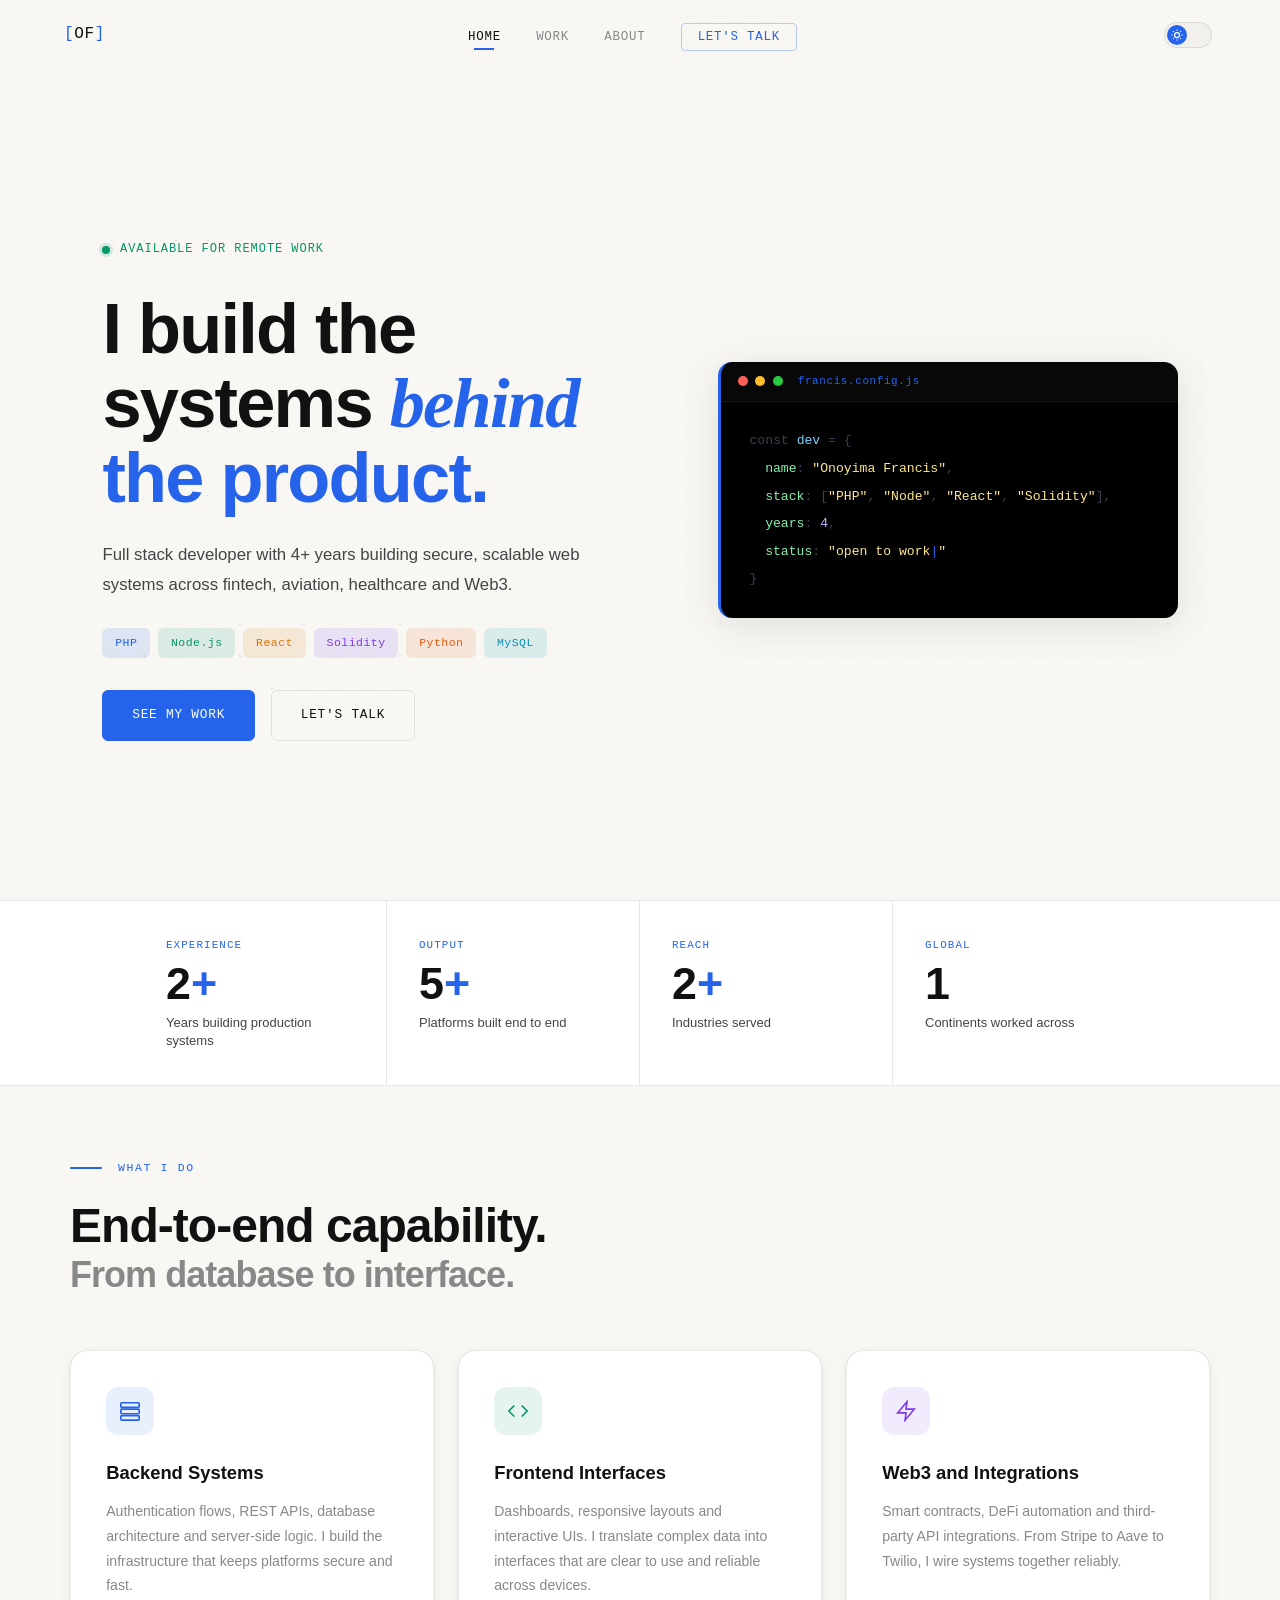
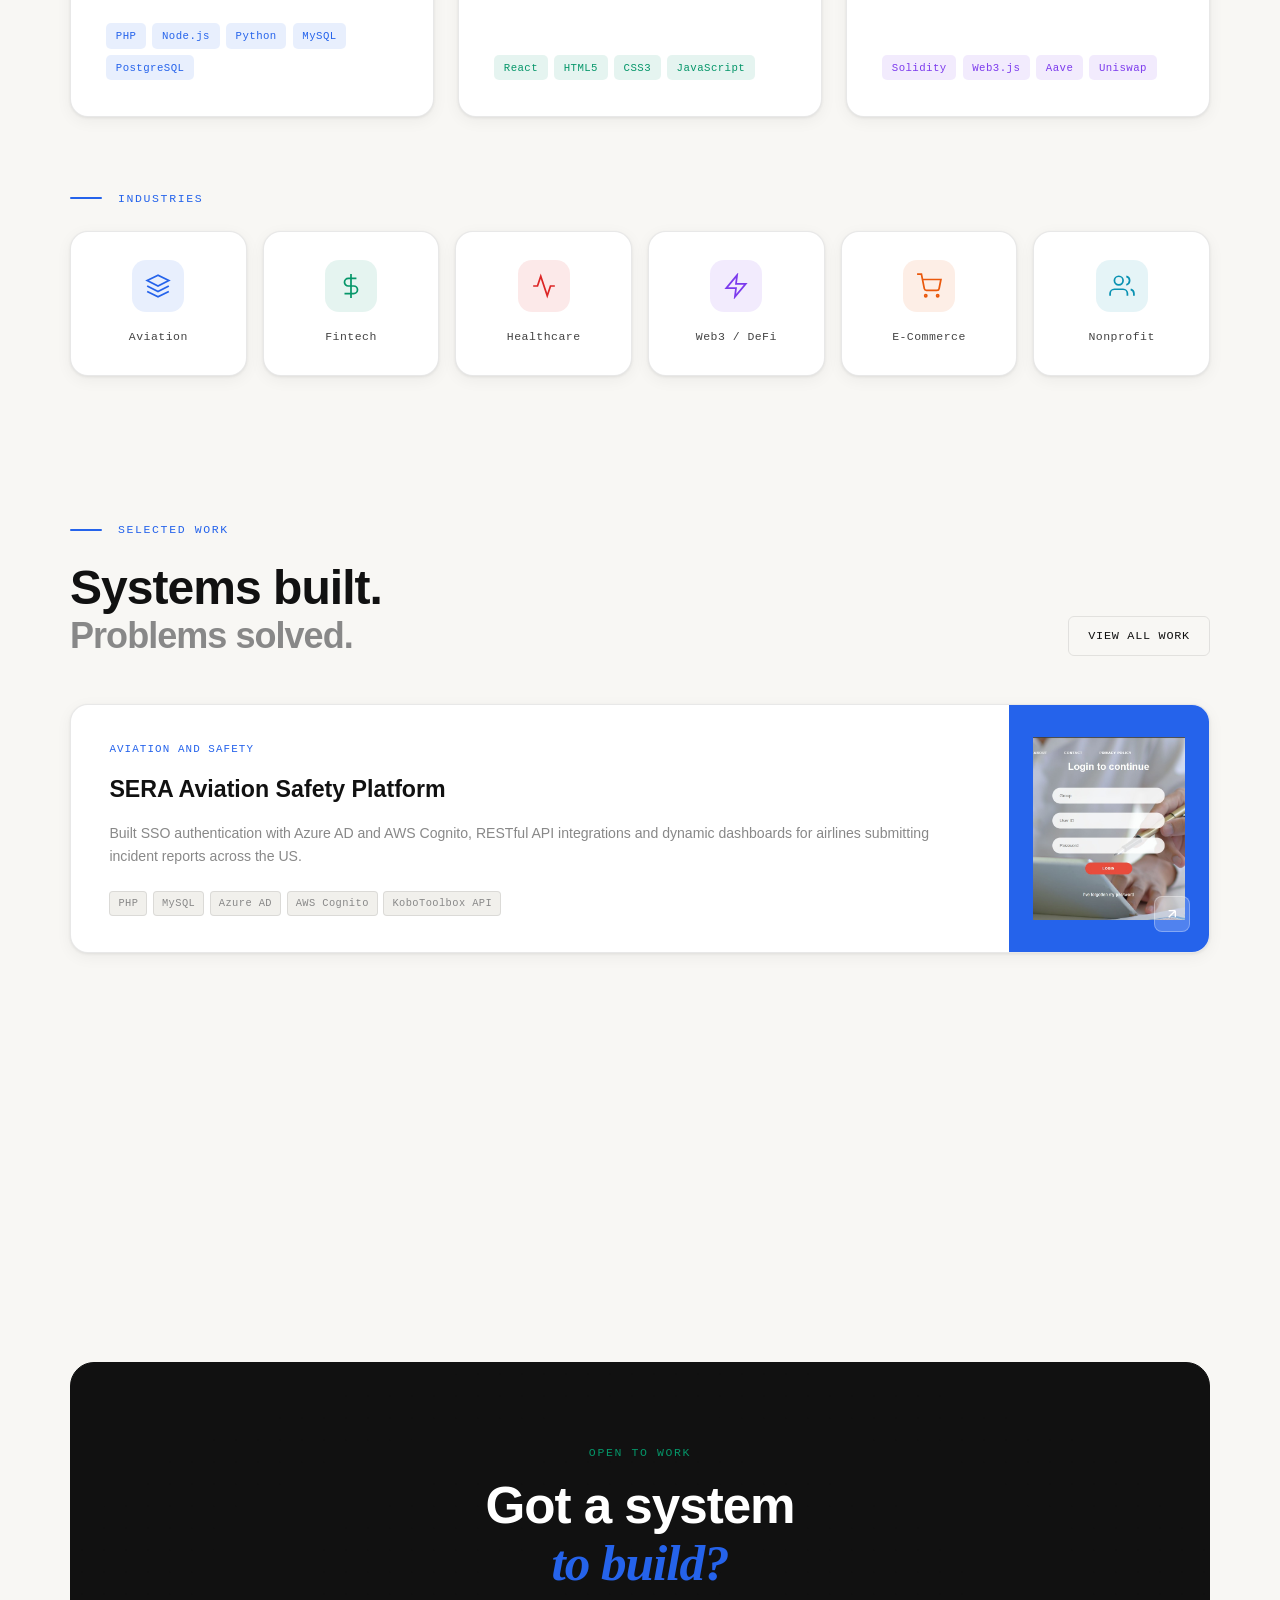
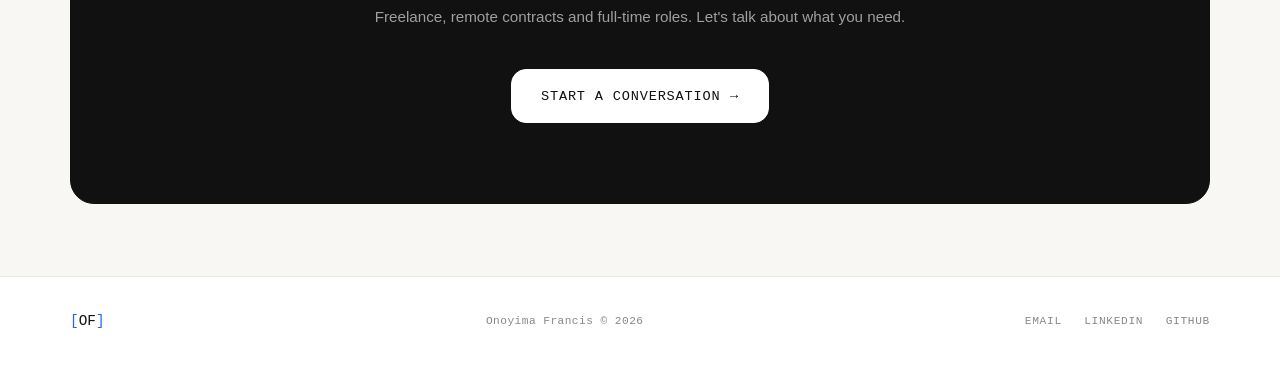
==== index.html @ 4bf71e0c "Initial portfolio commit" ====
<!DOCTYPE html>
<html lang="en" data-theme="light">
<head>
  <meta charset="UTF-8" />
  <meta name="viewport" content="width=device-width, initial-scale=1.0" />
  <title>Onoyima Francis | Full Stack Developer</title>
  <link rel="preconnect" href="https://fonts.googleapis.com" />
  <link rel="preconnect" href="https://fonts.gstatic.com" crossorigin />
  <link href="https://fonts.googleapis.com/css2?family=Instrument+Serif:ital@0;1&family=Syne:wght@400;600;700;800&family=DM+Mono:wght@300;400;500&family=Epilogue:wght@300;400;500;600&display=swap" rel="stylesheet" />
  <link rel="stylesheet" href="assets/css/style.css" /> 
</head>
<body>

  <!-- NAV -->
  <nav class="nav" id="nav">
    <a href="index.html" class="nav__logo">
      <span class="nav__logo-bracket">[</span>OF<span class="nav__logo-bracket">]</span>
    </a>
    <ul class="nav__links" id="navLinks">
      <li><a href="index.html" class="nav__link active">Home</a></li>
      <li><a href="work.html" class="nav__link">Work</a></li>
      <li><a href="about.html" class="nav__link">About</a></li>
      <li><a href="contact.html" class="nav__link nav__link--cta">Let's Talk</a></li>
    </ul>
    <div class="nav__right">
      <button class="theme-toggle" id="themeToggle" aria-label="Toggle light/dark mode">
        <span class="theme-toggle__track">
          <span class="theme-toggle__thumb">
            <svg class="icon-sun" width="12" height="12" viewBox="0 0 24 24" fill="none" stroke="currentColor" stroke-width="2.5"><circle cx="12" cy="12" r="5"/><path d="M12 1v2M12 21v2M4.22 4.22l1.42 1.42M18.36 18.36l1.42 1.42M1 12h2M21 12h2M4.22 19.78l1.42-1.42M18.36 5.64l1.42-1.42"/></svg>
            <svg class="icon-moon" width="12" height="12" viewBox="0 0 24 24" fill="none" stroke="currentColor" stroke-width="2.5"><path d="M21 12.79A9 9 0 1111.21 3 7 7 0 0021 12.79z"/></svg>
          </span>
        </span>
      </button>
      <button class="nav__hamburger" id="hamburger" aria-label="Toggle menu">
        <span></span><span></span><span></span>
      </button>
    </div>
  </nav>

  <!-- MOBILE MENU -->
  <div class="mobile-menu" id="mobileMenu">
  <ul>
    <li style="--i:0"><a href="index.html" onclick="closeMobileMenu()"><span class="mm-num">01</span>Home</a></li>
    <li style="--i:1"><a href="work.html" onclick="closeMobileMenu()"><span class="mm-num">02</span>Work</a></li>
    <li style="--i:2"><a href="about.html" onclick="closeMobileMenu()"><span class="mm-num">03</span>About</a></li>
    <li style="--i:3"><a href="contact.html" onclick="closeMobileMenu()"><span class="mm-num">04</span>Let's Talk</a></li>
  </ul>
</div>

  <main>

    <!-- HERO -->
    <section class="hero">
      <div class="hero__bg-dots"></div>

      <div class="hero__content">
        <div class="hero__eyebrow">
          <span class="hero__dot"></span>
          <span class="hero__status">Available for remote work</span>
        </div>

        <h1 class="hero__heading">
          I build the<br />
          systems <em class="hero__serif">behind</em><br />
          <span class="hero__heading-accent">the product.</span>
        </h1>

        <p class="hero__sub">
          Full stack developer with 4+ years building secure, scalable web systems
          across fintech, aviation, healthcare and Web3.
        </p>

        <div class="hero__chips">
          <span class="chip chip--blue">PHP</span>
          <span class="chip chip--green">Node.js</span>
          <span class="chip chip--yellow">React</span>
          <span class="chip chip--purple">Solidity</span>
          <span class="chip chip--orange">Python</span>
          <span class="chip chip--teal">MySQL</span>
        </div>

        <div class="hero__ctas">
          <a href="work.html" class="btn btn--primary">See My Work</a>
          <a href="contact.html" class="btn btn--ghost">Let's Talk</a>
        </div>
      </div>

      <!-- TERMINAL CARD -->
      <div class="hero__terminal-wrap">
        <div class="hero__terminal">
          <div class="hero__terminal-bar">
            <span class="hero__terminal-dot red"></span>
            <span class="hero__terminal-dot yellow"></span>
            <span class="hero__terminal-dot green"></span>
            <span class="hero__terminal-filename">francis.config.js</span>
          </div>
          <div class="hero__terminal-body">
            <p><span class="t-muted">const</span> <span class="t-blue">dev</span> <span class="t-muted">= {</span></p>
            <p>&nbsp;&nbsp;<span class="t-green">name</span><span class="t-muted">:</span> <span class="t-yellow">"Onoyima Francis"</span><span class="t-muted">,</span></p>
            <p>&nbsp;&nbsp;<span class="t-green">stack</span><span class="t-muted">: [</span><span class="t-yellow">"PHP"</span><span class="t-muted">,</span> <span class="t-yellow">"Node"</span><span class="t-muted">,</span> <span class="t-yellow">"React"</span><span class="t-muted">,</span> <span class="t-yellow">"Solidity"</span><span class="t-muted">],</span></p>
            <p>&nbsp;&nbsp;<span class="t-green">years</span><span class="t-muted">:</span> <span class="t-purple">4</span><span class="t-muted">,</span></p>
            <p>&nbsp;&nbsp;<span class="t-green">status</span><span class="t-muted">:</span> <span class="t-yellow">"<span class="cursor-blink">open to work</span>"</span></p>
            <p><span class="t-muted">}</span></p>
          </div>
        </div>


      </div>

    </section>

    <!-- STATS STRIP -->
    <section class="stats">
      <div class="stats__inner">
        <div class="stats__item">
          <span class="stats__sub">Experience</span>
          <span class="stats__number">5<span class="stats__plus">+</span></span>
          <span class="stats__label">Years building production systems</span>
        </div>
        <div class="stats__item">
          <span class="stats__sub">Output</span>
          <span class="stats__number">11<span class="stats__plus">+</span></span>
          <span class="stats__label">Platforms built end to end</span>
        </div>
        <div class="stats__item">
          <span class="stats__sub">Reach</span>
          <span class="stats__number">5<span class="stats__plus">+</span></span>
          <span class="stats__label">Industries served</span>
        </div>
        <div class="stats__item">
          <span class="stats__sub">Global</span>
          <span class="stats__number">3</span>
          <span class="stats__label">Continents worked across</span>
        </div>
      </div>
    </section>

    <!-- WHAT I DO -->
    <section class="pillars section">
      <div class="container">
        <div class="section-label">
          <span class="section-label__line"></span>
          <span class="section-label__text">What I Do</span>
        </div>
        <h2 class="section-heading">
          End-to-end capability.
          <span class="section-heading__muted">From database to interface.</span>
        </h2>

        <div class="pillars__grid">
          <div class="pillar-card reveal" data-index="01">
            <div class="pillar-card__icon pillar-card__icon--blue">
              <svg viewBox="0 0 24 24" fill="none" stroke="currentColor" stroke-width="1.8" width="22" height="22"><rect x="2" y="3" width="20" height="5" rx="1"/><rect x="2" y="10" width="20" height="5" rx="1"/><rect x="2" y="17" width="20" height="5" rx="1"/></svg>
            </div>
            <h3 class="pillar-card__title">Backend Systems</h3>
            <p class="pillar-card__desc">Authentication flows, REST APIs, database architecture and server-side logic. I build the infrastructure that keeps platforms secure and fast.</p>
            <ul class="pillar-card__tags">
              <li>PHP</li><li>Node.js</li><li>Python</li><li>MySQL</li><li>PostgreSQL</li>
            </ul>
          </div>

          <div class="pillar-card reveal" data-index="02">
            <div class="pillar-card__icon pillar-card__icon--green">
              <svg viewBox="0 0 24 24" fill="none" stroke="currentColor" stroke-width="1.8" width="22" height="22"><polyline points="16 18 22 12 16 6"/><polyline points="8 6 2 12 8 18"/></svg>
            </div>
            <h3 class="pillar-card__title">Frontend Interfaces</h3>
            <p class="pillar-card__desc">Dashboards, responsive layouts and interactive UIs. I translate complex data into interfaces that are clear to use and reliable across devices.</p>
            <ul class="pillar-card__tags">
              <li>React</li><li>HTML5</li><li>CSS3</li><li>JavaScript</li>
            </ul>
          </div>

          <div class="pillar-card reveal" data-index="03">
            <div class="pillar-card__icon pillar-card__icon--purple">
              <svg viewBox="0 0 24 24" fill="none" stroke="currentColor" stroke-width="1.8" width="22" height="22"><path d="M13 2L3 14h9l-1 8 10-12h-9l1-8z"/></svg>
            </div>
            <h3 class="pillar-card__title">Web3 and Integrations</h3>
            <p class="pillar-card__desc">Smart contracts, DeFi automation and third-party API integrations. From Stripe to Aave to Twilio, I wire systems together reliably.</p>
            <ul class="pillar-card__tags">
              <li>Solidity</li><li>Web3.js</li><li>Aave</li><li>Uniswap</li>
            </ul>
          </div>
        </div>
      </div>
    </section>

    <!-- INDUSTRIES -->
    <section class="industries section" style="padding-top:0">
      <div class="container">
        <div class="section-label">
          <span class="section-label__line"></span>
          <span class="section-label__text">Industries</span>
        </div>
        <div class="industries__grid">
          <div class="industry-card reveal">
            <div class="industry-card__icon industry-card__icon--blue">
              <svg viewBox="0 0 24 24" fill="none" stroke="currentColor" stroke-width="1.6" width="26" height="26"><path d="M12 2L2 7l10 5 10-5-10-5zM2 17l10 5 10-5M2 12l10 5 10-5"/></svg>
            </div>
            <span>Aviation</span>
          </div>
          <div class="industry-card reveal">
            <div class="industry-card__icon industry-card__icon--green">
              <svg viewBox="0 0 24 24" fill="none" stroke="currentColor" stroke-width="1.6" width="26" height="26"><line x1="12" y1="1" x2="12" y2="23"/><path d="M17 5H9.5a3.5 3.5 0 000 7h5a3.5 3.5 0 010 7H6"/></svg>
            </div>
            <span>Fintech</span>
          </div>
          <div class="industry-card reveal">
            <div class="industry-card__icon industry-card__icon--red">
              <svg viewBox="0 0 24 24" fill="none" stroke="currentColor" stroke-width="1.6" width="26" height="26"><path d="M22 12h-4l-3 9L9 3l-3 9H2"/></svg>
            </div>
            <span>Healthcare</span>
          </div>
          <div class="industry-card reveal">
            <div class="industry-card__icon industry-card__icon--purple">
              <svg viewBox="0 0 24 24" fill="none" stroke="currentColor" stroke-width="1.6" width="26" height="26"><path d="M13 2L3 14h9l-1 8 10-12h-9l1-8z"/></svg>
            </div>
            <span>Web3 / DeFi</span>
          </div>
          <div class="industry-card reveal">
            <div class="industry-card__icon industry-card__icon--orange">
              <svg viewBox="0 0 24 24" fill="none" stroke="currentColor" stroke-width="1.6" width="26" height="26"><circle cx="9" cy="21" r="1"/><circle cx="20" cy="21" r="1"/><path d="M1 1h4l2.68 13.39a2 2 0 001.98 1.61h9.72a2 2 0 001.97-1.67L23 6H6"/></svg>
            </div>
            <span>E-Commerce</span>
          </div>
          <div class="industry-card reveal">
            <div class="industry-card__icon industry-card__icon--teal">
              <svg viewBox="0 0 24 24" fill="none" stroke="currentColor" stroke-width="1.6" width="26" height="26"><path d="M17 21v-2a4 4 0 00-4-4H5a4 4 0 00-4 4v2"/><circle cx="9" cy="7" r="4"/><path d="M23 21v-2a4 4 0 00-3-3.87M16 3.13a4 4 0 010 7.75"/></svg>
            </div>
            <span>Nonprofit</span>
          </div>
        </div>
      </div>
    </section>

    <!-- SELECTED WORK -->
    <section class="work-preview section">
      <div class="container">
        <div class="section-label">
          <span class="section-label__line"></span>
          <span class="section-label__text">Selected Work</span>
        </div>
        <div class="work-preview__header">
          <h2 class="section-heading">
            Systems built.
            <span class="section-heading__muted">Problems solved.</span>
          </h2>
          <a href="work.html" class="btn btn--ghost btn--sm">View All Work</a>
        </div>

        <div class="work-cards">
          <a href="work.html#aviation" class="work-card work-card--featured reveal">
            <div class="work-card__body">
              <div class="work-card__domain">Aviation and Safety</div>
              <h3 class="work-card__title">SERA Aviation Safety Platform</h3>
              <p class="work-card__desc">Built SSO authentication with Azure AD and AWS Cognito, RESTful API integrations and dynamic dashboards for airlines submitting incident reports across the US.</p>
              <ul class="work-card__tags">
                <li>PHP</li><li>MySQL</li><li>Azure AD</li><li>AWS Cognito</li><li>KoboToolbox API</li>
              </ul>
            </div>
            <div class="work-card__visual--featured">
              <img src="assets/images/SERA.jpeg" alt="SERA Aviation Safety Platform" class="work-card__visual-img" />
              <span class="work-card__arrow">
                <svg viewBox="0 0 24 24" fill="none" stroke="currentColor" stroke-width="2"><path d="M7 17L17 7M17 7H7M17 7v10"/></svg>
              </span>
            </div>
          </a>

          <a href="work.html#fintech" class="work-card reveal">
            <div class="work-card__domain">Fintech</div>
            <h3 class="work-card__title">Stocks and Bonds Capital</h3>
            <p class="work-card__desc">Full trading platform with account tiers, crypto payment handling and automated price updates.</p>
            <div class="work-card__meta">
              <ul class="work-card__tags">
                <li>PHP</li><li>MySQL</li><li>JavaScript</li><li>External APIs</li>
              </ul>
              <span class="work-card__arrow">
                <svg viewBox="0 0 24 24" fill="none" stroke="currentColor" stroke-width="2"><path d="M7 17L17 7M17 7H7M17 7v10"/></svg>
              </span>
            </div>
          </a>

          <a href="work.html#web3" class="work-card reveal">
            <div class="work-card__domain">Web3 and DeFi</div>
            <h3 class="work-card__title">Flash Loan Arbitrage Bot</h3>
            <p class="work-card__desc">Automated Ethereum-based flash loan bot using Aave and Uniswap for cross-DEX arbitrage.</p>
            <div class="work-card__meta">
              <ul class="work-card__tags">
                <li>Solidity</li><li>Web3.js</li><li>Aave</li><li>Uniswap</li>
              </ul>
              <span class="work-card__arrow">
                <svg viewBox="0 0 24 24" fill="none" stroke="currentColor" stroke-width="2"><path d="M7 17L17 7M17 7H7M17 7v10"/></svg>
              </span>
            </div>
          </a>
        </div>
      </div>
    </section>

    <!-- CTA BANNER -->
    <section class="cta-banner section">
      <div class="container">
        <div class="cta-banner__inner reveal">
          <p class="cta-banner__eyebrow">Open to work</p>
          <h2 class="cta-banner__heading">Got a system<br/><em class="hero__serif">to build?</em></h2>
          <p class="cta-banner__sub">Freelance, remote contracts and full-time roles. Let's talk about what you need.</p>
          <a href="contact.html" class="btn btn--cta-banner">Start a Conversation</a>
        </div>
      </div>
    </section>

  </main>

  <footer class="footer">
    <div class="container">
      <div class="footer__inner">
        <span class="footer__logo">
          <span class="nav__logo-bracket">[</span>OF<span class="nav__logo-bracket">]</span>
        </span>
        <p class="footer__copy">Onoyima Francis &copy; 2026</p>
        <div class="footer__links">
          <a href="mailto:francisonoyima23@gmail.com" class="footer__link">Email</a>
          <a href="https://www.linkedin.com/in/onoyima-francis-3aabab253/" class="footer__link">LinkedIn</a>
          <a href="https://github.com/Francisemeka" class="footer__link">GitHub</a>
        </div>
      </div>
    </div>
  </footer>

  <script src="assets\javascript\main.js"></script>
</body>
</html>
---- assets/css/style.css ----
/* =============================================
   FRANCIS PORTFOLIO — style.css v3
   Choices: Plus Jakarta Sans + Fraunces, Clean Left stats,
   Black+Accent terminal, Tinted Square chips
   ============================================= */

/* RESET */
*, *::before, *::after {
  box-sizing: border-box;
  margin: 0;
  padding: 0;
}
html {
  scroll-behavior: smooth;
}
a {
  color: inherit;
  text-decoration: none;
}
ul {
  list-style: none;
}
img {
  display: block;
  max-width: 100%;
}

/* =============================================
   THEME TOKENS
   ============================================= */
:root {
  --font-heading: 'Plus Jakarta Sans', sans-serif;
  --font-serif:   'Fraunces', serif;
  --font-mono:    'IBM Plex Mono', monospace;
  --font-body:    'Plus Jakarta Sans', sans-serif;
  --radius:       10px;
  --radius-lg:    18px;
  --nav-h:        70px;
  --max-w:        1140px;
  --section-gap:  72px;
  --accent:        #2563eb;
  --accent-green:  #059669;
  --accent-yellow: #d97706;
  --accent-purple: #7c3aed;
  --accent-orange: #ea580c;
  --accent-teal:   #0891b2;
  --accent-red:    #dc2626;
}

/* LIGHT */
[data-theme="light"] {
  --bg:          #f8f7f4;
  --bg-2:        #ffffff;
  --surface:     #ffffff;
  --surface-2:   #f1f0ec;
  --border:      rgba(0,0,0,0.09);
  --border-2:    rgba(0,0,0,0.05);
  --text:        #111111;
  --text-2:      #444444;
  --muted:       #888888;
  --white:       #ffffff;
  --nav-bg:      rgba(248,247,244,0.94);
  --shadow:      0 1px 3px rgba(0,0,0,0.07), 0 4px 16px rgba(0,0,0,0.05);
  --shadow-lg:   0 8px 40px rgba(0,0,0,0.1);
  --terminal-bg: #000000;
}

/* DARK */
[data-theme="dark"] {
  --bg:          #0a0d14;
  --bg-2:        #0f1220;
  --surface:     #111520;
  --surface-2:   #181e2e;
  --border:      rgba(255,255,255,0.07);
  --border-2:    rgba(255,255,255,0.04);
  --text:        #dde2ee;
  --text-2:      #b0bcd4;
  --muted:       #5a6480;
  --white:       #ffffff;
  --nav-bg:      rgba(10,13,20,0.94);
  --shadow:      0 1px 3px rgba(0,0,0,0.3), 0 4px 16px rgba(0,0,0,0.2);
  --shadow-lg:   0 8px 40px rgba(0,0,0,0.4);
  --terminal-bg: #000000;
}

body {
  background: var(--bg);
  color: var(--text);
  font-family: var(--font-body);
  font-size: 16px;
  line-height: 1.7;
  overflow-x: hidden;
  -webkit-font-smoothing: antialiased;
  transition: background 0.3s, color 0.3s;
}

.container {
  width: 90%;
  max-width: var(--max-w);
  margin: 0 auto;
}
.section {
  padding: var(--section-gap) 0;
}

/* =============================================
   NAV
   ============================================= */
.nav {
  position: fixed;
  top: 0;
  left: 0;
  right: 0;
  z-index: 100;
  height: var(--nav-h);
  display: flex;
  align-items: center;
  justify-content: space-between;
  padding: 0 5%;
  border-bottom: 1px solid transparent;
  transition: background 0.3s, border-color 0.3s;
}
.nav.scrolled {
  background: var(--nav-bg);
  backdrop-filter: blur(16px);
  border-color: var(--border);
}

.nav__logo {
  font-family: var(--font-mono);
  font-size: 1rem;
  font-weight: 500;
  letter-spacing: 0.04em;
  color: var(--text);
}
.nav__logo-bracket {
  color: var(--accent);
}

.nav__links {
  display: flex;
  align-items: center;
  gap: 2.2rem;
}
.nav__link {
  position: relative;
  font-family: var(--font-mono);
  font-size: 0.78rem;
  color: var(--muted);
  letter-spacing: 0.06em;
  text-transform: uppercase;
  transition: color 0.2s;
}

.nav__link::after {
  content: "";
  position: absolute;
  left: 50%;
  bottom: -6px;
  width: 0;
  height: 2px;
  background: var(--accent);
  transform: translateX(-50%);
  transition: width 0.3s ease;
}

.nav__link:hover,
.nav__link.active {
  color: var(--text);
}

.nav__link:hover::after,
.nav__link.active::after {
  width: 20px;
}
.nav__link--cta {
  color: var(--accent);
  border: 1px solid rgba(37,99,235,0.3);
  padding: 0.4rem 1rem;
  border-radius: 4px;
  transition: background 0.2s, color 0.2s;
}
.nav__link--cta:hover {
  background: var(--accent);
  color: #fff;
}

.nav__right {
  display: flex;
  align-items: center;
  gap: 1rem;
}

/* THEME TOGGLE */
.theme-toggle {
  background: none;
  border: none;
  cursor: pointer;
  padding: 4px;
  display: flex;
  align-items: center;
}
.theme-toggle__track {
  width: 48px;
  height: 26px;
  background: var(--surface-2);
  border: 1px solid var(--border);
  border-radius: 20px;
  display: flex;
  align-items: center;
  padding: 2px;
  position: relative;
}
.theme-toggle__thumb {
  width: 20px;
  height: 20px;
  border-radius: 50%;
  background: var(--accent);
  display: flex;
  align-items: center;
  justify-content: center;
  color: #fff;
  transition: transform 0.3s cubic-bezier(0.34,1.56,0.64,1);
  position: relative;
}
[data-theme="light"] .theme-toggle__thumb {
  transform: translateX(0);
}
[data-theme="dark"]  .theme-toggle__thumb {
  transform: translateX(22px);
}
.icon-sun, .icon-moon {
  position: absolute;
  transition: opacity 0.2s;
}
[data-theme="light"] .icon-sun  {
  opacity: 1;
} [data-theme="light"] .icon-moon {
  opacity: 0;
}
[data-theme="dark"]  .icon-sun  {
  opacity: 0;
} [data-theme="dark"]  .icon-moon {
  opacity: 1;
}

.nav__hamburger {
  display: none;
  flex-direction: column;
  gap: 5px;
  background: none;
  border: none;
  cursor: pointer;
  padding: 4px;
}
.nav__hamburger span {
  display: block;
  width: 22px;
  height: 2px;
  background: var(--text);
  border-radius: 2px;
  transition: all 0.3s;
}

/* MOBILE MENU */
.mobile-menu {
  display: flex;
  position: fixed;
  inset: 0;
  z-index: 99;
  background: var(--bg);
  flex-direction: column;
  align-items: flex-start;
  justify-content: center;
  padding: 0 2rem;
  opacity: 0;
  pointer-events: none;
  transition: opacity 0.25s ease;
}
.mobile-menu.open {
  opacity: 1;
  pointer-events: all;
}

.mobile-menu ul {
  display: flex;
  flex-direction: column;
  align-items: flex-start;
  gap: 0.4rem;
  width: 100%;
}

.mobile-menu li {
  width: 100%;
  opacity: 0;
  transform: translateY(8px);
  transition: opacity 0.35s ease, transform 0.35s ease;
  transition-delay: calc(var(--i) * 60ms);
}
.mobile-menu.open li {
  opacity: 1;
  transform: translateY(0);
}

.mobile-menu ul a {
  display: flex;
  align-items: baseline;
  gap: 1rem;
  padding: 0.85rem 0;
  font-family: var(--font-heading);
  font-size: 1.7rem;
  font-weight: 700;
  letter-spacing: -0.01em;
  color: var(--text);
  transition: color 0.2s ease;
}

.mm-num {
  font-family: var(--font-mono, 'IBM Plex Mono', monospace);
  font-size: 0.75rem;
  font-weight: 400;
  color: var(--accent);
}

.mobile-menu ul a:hover,
.mobile-menu ul a:focus-visible {
  color: var(--accent);
}

/* blinking cursor after the active/hovered line — the one signature detail */
.mobile-menu ul a::after {
  content: '';
  width: 2px;
  height: 1.1rem;
  background: var(--accent);
  opacity: 0;
  animation: blink 1s step-end infinite;
}
.mobile-menu ul a:hover::after,
.mobile-menu ul a:focus-visible::after {
  opacity: 1;
}

@keyframes blink {
  0%, 50% { opacity: 1; }
  51%, 100% { opacity: 0; }
}

@media (prefers-reduced-motion: reduce) {
  .mobile-menu, .mobile-menu li, .mobile-menu ul a::after {
    transition: none !important;
    animation: none !important;
  }
}

/* =============================================
   HERO
   ============================================= */
.hero {
  position: relative;
  min-height: 100vh;
  display: grid;
  grid-template-columns: 1fr 460px;
  align-items: center;
  gap: 4rem;
  padding: calc(var(--nav-h) + 60px) 8% 50px;
  overflow: hidden;
}
.hero__bg-dots {
  position: absolute;
  inset: 0;
  background-image: radial-gradient(circle, var(--border) 1px, transparent 1px);
  background-size: 32px 32px;
  pointer-events: none;
}

.hero__content {
  position: relative;
  z-index: 1;
  animation: fadeUp 0.7s ease both;
}

.hero__eyebrow {
  display: flex;
  align-items: center;
  gap: 0.6rem;
  margin-bottom: 2rem;
}
.hero__dot {
  width: 8px;
  height: 8px;
  border-radius: 50%;
  background: var(--accent-green);
  box-shadow: 0 0 0 3px rgba(5,150,105,0.15);
  animation: pulse 2s ease infinite;
  display: inline-block;
}
.hero__status {
  font-family: var(--font-mono);
  font-size: 0.75rem;
  color: var(--accent-green);
  letter-spacing: 0.08em;
  text-transform: uppercase;
}

.hero__heading {
  font-family: var(--font-heading);
  font-size: clamp(2.8rem, 5.5vw, 4.6rem);
  font-weight: 800;
  line-height: 1.05;
  letter-spacing: -0.025em;
  color: var(--text);
  margin-bottom: 0.5rem;
  animation: fadeUp 0.7s 0.08s ease both;
}
.hero__serif {
  font-family: var(--font-serif);
  font-style: italic;
  font-weight: 700;
  color: var(--accent);
}
.hero__heading-accent {
  color: var(--accent);
  display: block;
}

.hero__sub {
  font-size: 1.05rem;
  color: var(--text-2);
  line-height: 1.75;
  margin: 1.6rem 0 1.8rem;
  max-width: 500px;
  animation: fadeUp 0.7s 0.15s ease both;
}

/* CHIPS — Tinted Square */
.hero__chips {
  display: flex;
  flex-wrap: wrap;
  gap: 0.5rem;
  margin-bottom: 2rem;
  animation: fadeUp 0.7s 0.2s ease both;
}
.chip {
  font-family: var(--font-mono);
  font-size: 0.72rem;
  font-weight: 500;
  letter-spacing: 0.04em;
  padding: 0.32rem 0.8rem;
  border-radius: 6px;
}
.chip--blue   {
  background: rgba(37,99,235,0.12);
  color: #2563eb;
}
.chip--green  {
  background: rgba(5,150,105,0.12);
  color: #059669;
}
.chip--yellow {
  background: rgba(217,119,6,0.12);
  color: #d97706;
}
.chip--purple {
  background: rgba(124,58,237,0.12);
  color: #7c3aed;
}
.chip--orange {
  background: rgba(234,88,12,0.12);
  color: #ea580c;
}
.chip--teal   {
  background: rgba(8,145,178,0.12);
  color: #0891b2;
}

.hero__ctas {
  display: flex;
  align-items: center;
  gap: 1rem;
  flex-wrap: wrap;
  animation: fadeUp 0.7s 0.25s ease both;
}

/* =============================================
   TERMINAL — Black + Accent
   ============================================= */
.hero__terminal-wrap {
  position: relative;
  z-index: 1;
  animation: fadeUp 0.7s 0.3s ease both;
}

.hero__terminal {
  background: #000000;
  border-radius: 14px;
  overflow: hidden;
  box-shadow: var(--shadow-lg);
  border-left: 3px solid var(--accent);
}

.hero__terminal-bar {
  background: rgba(255,255,255,0.03);
  padding: 0.65rem 1.1rem;
  display: flex;
  align-items: center;
  gap: 0.45rem;
  border-bottom: 1px solid rgba(255,255,255,0.05);
}
.hero__terminal-dot {
  width: 10px;
  height: 10px;
  border-radius: 50%;
}
.hero__terminal-dot.red    {
  background: #ff5f57;
}
.hero__terminal-dot.yellow {
  background: #ffbd2e;
}
.hero__terminal-dot.green  {
  background: #28ca41;
}
.hero__terminal-filename {
  font-family: var(--font-mono);
  font-size: 0.68rem;
  color: var(--accent);
  margin-left: 0.5rem;
  letter-spacing: 0.06em;
}

.hero__terminal-body {
  padding: 1.6rem 1.8rem;
  font-family: var(--font-mono);
  font-size: 0.82rem;
  line-height: 2.1;
}
.t-muted  {
  color: #3a3f52;
}
.t-blue   {
  color: #7dd3fc;
}
.t-green  {
  color: #86efac;
}
.t-yellow {
  color: #fde68a;
}
.t-purple {
  color: #c4b5fd;
}

.cursor-blink::after {
  content: '|';
  color: var(--accent);
  animation: blink 1s step-end infinite;
}


/* =============================================
   BUTTONS
   ============================================= */
.btn {
  display: inline-flex;
  align-items: center;
  gap: 0.5rem;
  font-family: var(--font-mono);
  font-size: 0.8rem;
  font-weight: 500;
  letter-spacing: 0.06em;
  text-transform: uppercase;
  padding: 0.85rem 1.8rem;
  border-radius: 6px;
  border: 1.5px solid transparent;
  cursor: pointer;
  transition: all 0.22s;
  white-space: nowrap;
}
.btn--primary {
  background: var(--accent);
  color: #fff;
  border-color: var(--accent);
}
.btn--primary:hover {
  background: transparent;
  color: var(--accent);
}
.btn--ghost {
  background: transparent;
  color: var(--text);
  border-color: var(--border);
}
.btn--ghost:hover {
  border-color: var(--accent);
  color: var(--accent);
}
.btn--cta-banner {
  background: var(--text);
  color: var(--bg);
  border-color: var(--text);
  font-size: 0.85rem;
  padding: 0.95rem 2.2rem;
}
.btn--cta-banner:hover {
  background: transparent;
  color: var(--text);
}
.btn--sm {
  padding: 0.55rem 1.2rem;
  font-size: 0.74rem;
}

/* =============================================
   STATS — Clean Left (D)
   ============================================= */
.stats {
  border-top: 1px solid var(--border);
  border-bottom: 1px solid var(--border);
  background: var(--surface);
}
.stats__inner {
  max-width: var(--max-w);
  margin: 0 auto;
  padding: 0 5%;
  display: grid;
  grid-template-columns: repeat(4,1fr);
}

.stats__item {
  padding: 2.2rem 2rem;
  border-right: 1px solid var(--border);
  display: flex;
  flex-direction: column;
  gap: 0.2rem;
}
.stats__item:last-child {
  border-right: none;
}

.stats__sub {
  font-family: var(--font-mono);
  font-size: 0.68rem;
  color: var(--accent);
  letter-spacing: 0.1em;
  text-transform: uppercase;
  margin-bottom: 0.2rem;
}
.stats__number {
  font-family: 'Plus Jakarta Sans', sans-serif;
  font-size: 2.8rem;
  font-weight: 800;
  color: var(--text);
  line-height: 1;
  margin-bottom: 0.3rem;
}
.stats__plus {
  color: var(--accent);
}
.stats__label {
  font-size: 13px;
  color: var(--text-2);
  font-weight: 500;
  max-width: 160px;
  line-height: 1.4;
}

/* =============================================
   SECTION LABELS / HEADINGS
   ============================================= */
.section-label {
  display: flex;
  align-items: center;
  gap: 1rem;
  margin-bottom: 1.4rem;
}
.section-label__line {
  display: block;
  width: 32px;
  height: 2px;
  background: var(--accent);
  border-radius: 2px;
}
.section-label__text {
  font-family: var(--font-mono);
  font-size: 0.72rem;
  color: var(--accent);
  letter-spacing: 0.14em;
  text-transform: uppercase;
}

.section-heading {
  font-family: var(--font-heading);
  font-size: clamp(1.9rem, 4vw, 3rem);
  font-weight: 800;
  line-height: 1.1;
  letter-spacing: -0.02em;
  color: var(--text);
  margin-bottom: 3.5rem;
  display: flex;
  flex-direction: column;
  gap: 0.1rem;
}
.section-heading__muted {
  color: var(--muted);
  font-weight: 600;
  font-size: 0.75em;
}

/* =============================================
   PILLARS — Dark Glow (E) with client trust
   ============================================= */
.pillars__grid {
  display: grid;
  grid-template-columns: repeat(3,1fr);
  gap: 1.5rem;
}

.pillar-card {
  background: var(--surface);
  border: 1px solid var(--border);
  border-radius: var(--radius-lg);
  padding: 2.2rem;
  display: flex;
  flex-direction: column;
  position: relative;
  overflow: hidden;
  box-shadow: var(--shadow);
  transition: border-color 0.25s, transform 0.25s, box-shadow 0.25s;
}
.pillar-card:hover {
  transform: translateY(-5px);
  box-shadow: var(--shadow-lg);
}
.pillar-card:nth-child(1):hover {
  border-color: var(--accent);
}
.pillar-card:nth-child(2):hover {
  border-color: var(--accent-green);
}
.pillar-card:nth-child(3):hover {
  border-color: var(--accent-purple);
}

.pillar-card__glow {
  position: absolute;
  width: 140px;
  height: 140px;
  border-radius: 50%;
  top: -40px;
  right: -40px;
  opacity: 0.08;
  filter: blur(35px);
  pointer-events: none;
}

.pillar-card__category {
  font-family: var(--font-mono);
  font-size: 0.68rem;
  letter-spacing: 0.12em;
  text-transform: uppercase;
  margin-bottom: 1.2rem;
}
.pillar-card:nth-child(1) .pillar-card__category {
  color: var(--accent);
}
.pillar-card:nth-child(2) .pillar-card__category {
  color: var(--accent-green);
}
.pillar-card:nth-child(3) .pillar-card__category {
  color: var(--accent-purple);
}

.pillar-card__icon {
  width: 48px;
  height: 48px;
  border-radius: 12px;
  display: flex;
  align-items: center;
  justify-content: center;
  margin-bottom: 1.4rem;
}
.pillar-card__icon--blue   {
  background: rgba(37,99,235,0.1);
  color: var(--accent);
}
.pillar-card__icon--green  {
  background: rgba(5,150,105,0.1);
  color: var(--accent-green);
}
.pillar-card__icon--purple {
  background: rgba(124,58,237,0.1);
  color: var(--accent-purple);
}

.pillar-card__title {
  font-family: var(--font-heading);
  font-size: 1.15rem;
  font-weight: 700;
  color: var(--text);
  margin-bottom: 0.7rem;
}
.pillar-card__desc {
  font-size: 0.88rem;
  color: var(--muted);
  line-height: 1.75;
  flex: 1;
  margin-bottom: 1.6rem;
}

.pillar-card__tags {
  display: flex;
  flex-wrap: wrap;
  gap: 0.4rem;
  margin-top: auto;
}
.pillar-card__tags li {
  font-family: var(--font-mono);
  font-size: 0.67rem;
  padding: 0.22rem 0.6rem;
  border-radius: 5px;
  letter-spacing: 0.04em;
}
.pillar-card:nth-child(1) .pillar-card__tags li {
  background: rgba(37,99,235,0.1);
  color: var(--accent);
}
.pillar-card:nth-child(2) .pillar-card__tags li {
  background: rgba(5,150,105,0.1);
  color: var(--accent-green);
}
.pillar-card:nth-child(3) .pillar-card__tags li {
  background: rgba(124,58,237,0.1);
  color: var(--accent-purple);
}

.pillar-card__arrow {
  margin-top: 1.4rem;
  font-size: 1.1rem;
}
.pillar-card:nth-child(1) .pillar-card__arrow {
  color: var(--accent);
}
.pillar-card:nth-child(2) .pillar-card__arrow {
  color: var(--accent-green);
}
.pillar-card:nth-child(3) .pillar-card__arrow {
  color: var(--accent-purple);
}

/* =============================================
   INDUSTRIES
   ============================================= */
.industries__grid {
  display: grid;
  grid-template-columns: repeat(6,1fr);
  gap: 1rem;
}
.industry-card {
  display: flex;
  flex-direction: column;
  align-items: center;
  gap: 0.9rem;
  background: var(--surface);
  border: 1px solid var(--border);
  border-radius: var(--radius-lg);
  padding: 1.8rem 1rem;
  text-align: center;
  box-shadow: var(--shadow);
  transition: border-color 0.2s, transform 0.2s;
}
.industry-card:hover {
  transform: translateY(-4px);
  box-shadow: var(--shadow-lg);
  border-color: var(--accent);
}
.industry-card span {
  font-family: var(--font-mono);
  font-size: 0.72rem;
  color: var(--text-2);
  letter-spacing: 0.04em;
}
.industry-card__icon {
  width: 52px;
  height: 52px;
  border-radius: 14px;
  display: flex;
  align-items: center;
  justify-content: center;
}
.industry-card__icon--blue   {
  background: rgba(37,99,235,0.1);
  color: var(--accent);
}
.industry-card__icon--green  {
  background: rgba(5,150,105,0.1);
  color: var(--accent-green);
}
.industry-card__icon--red    {
  background: rgba(220,38,38,0.1);
  color: var(--accent-red);
}
.industry-card__icon--purple {
  background: rgba(124,58,237,0.1);
  color: var(--accent-purple);
}
.industry-card__icon--orange {
  background: rgba(234,88,12,0.1);
  color: var(--accent-orange);
}
.industry-card__icon--teal   {
  background: rgba(8,145,178,0.1);
  color: var(--accent-teal);
}

/* =============================================
   WORK PREVIEW
   ============================================= */
.work-preview__header {
  display: flex;
  align-items: flex-end;
  justify-content: space-between;
  margin-bottom: 0;
}
.work-preview__header .section-heading {
  margin-bottom: 0;
}
.work-cards {
  display: grid;
  grid-template-columns: 1fr 1fr;
  gap: 1.2rem;
  margin-top: 3rem;
}

.work-card {
  display: flex;
  flex-direction: column;
  background: var(--surface);
  border: 1px solid var(--border);
  border-radius: var(--radius-lg);
  padding: 2rem;
  box-shadow: var(--shadow);
  transition: border-color 0.25s, transform 0.25s, box-shadow 0.25s;
}
.work-card:hover {
  border-color: var(--accent);
  transform: translateY(-3px);
  box-shadow: var(--shadow-lg);
}
.work-card--featured {
  grid-column: 1 / -1;
  flex-direction: row;
  padding: 0;
  overflow: hidden;
}
.work-card--featured .work-card__body {
  padding: 2.2rem 2.4rem;
  flex: 1;
}
.work-card__visual--featured {
  width: 200px;
  flex-shrink: 0;
  background: var(--accent);
  display: flex;
  flex-direction: column;
  align-items: center;
  justify-content: space-between;
  padding: 2rem 1.5rem;
}
.work-card__visual--featured svg {
  color: #fff;
}

.work-card__domain {
  font-family: var(--font-mono);
  font-size: 0.68rem;
  color: var(--accent);
  letter-spacing: 0.1em;
  text-transform: uppercase;
  margin-bottom: 0.7rem;
}
.work-card__title {
  font-family: var(--font-heading);
  font-size: 1.2rem;
  font-weight: 700;
  color: var(--text);
  margin-bottom: 0.8rem;
}
.work-card--featured .work-card__title {
  font-size: 1.45rem;
}
.work-card__desc {
  font-size: 0.88rem;
  color: var(--muted);
  line-height: 1.65;
  flex: 1;
  margin-bottom: 1.4rem;
}
.work-card__meta {
  display: flex;
  align-items: flex-end;
  justify-content: space-between;
  margin-top: auto;
  gap: 1rem;
}

.work-card__tags {
  display: flex;
  flex-wrap: wrap;
  gap: 0.35rem;
}
.work-card__tags li {
  font-family: var(--font-mono);
  font-size: 0.65rem;
  color: var(--muted);
  background: var(--surface-2);
  border: 1px solid var(--border);
  padding: 0.18rem 0.5rem;
  border-radius: 4px;
  letter-spacing: 0.04em;
}

.work-card__arrow {
  flex-shrink: 0;
  width: 36px;
  height: 36px;
  border: 1.5px solid var(--border);
  border-radius: 8px;
  display: flex;
  align-items: center;
  justify-content: center;
  color: var(--muted);
  transition: all 0.2s;
}
.work-card:hover .work-card__arrow {
  background: var(--accent);
  color: #fff;
  border-color: var(--accent);
}
.work-card--featured .work-card__arrow {
  background: rgba(255,255,255,0.2);
  border-color: rgba(255,255,255,0.3);
  color: #fff;
  align-self: flex-end;
}
.work-card__arrow svg {
  width: 16px;
  height: 16px;
}

/* =============================================
   CTA BANNER
   ============================================= */
.cta-banner__inner {
  position: relative;
  background: var(--surface-2);
  border: 1px solid var(--border);
  border-radius: 24px;
  padding: 5rem 3rem;
  text-align: center;
  overflow: hidden;
}

/* subtle dot grid, faded toward the edges — reads as "system", not decoration */
.cta-banner__inner::before {
  content: '';
  position: absolute;
  inset: 0;
  background-image: radial-gradient(color-mix(in srgb, var(--text) 14%, transparent) 1px, transparent 1px);
  background-size: 22px 22px;
  -webkit-mask-image: radial-gradient(ellipse at center, black 0%, transparent 72%);
  mask-image: radial-gradient(ellipse at center, black 0%, transparent 72%);
  pointer-events: none;
}

.cta-banner__noise {
  position: absolute;
  inset: 0;
  opacity: 0.025;
  mix-blend-mode: overlay;
  pointer-events: none;
  background-image: url("data:image/svg+xml,%3Csvg xmlns='http://www.w3.org/2000/svg' width='120' height='120'%3E%3Cfilter id='n'%3E%3CfeTurbulence type='fractalNoise' baseFrequency='0.9' numOctaves='2' stitchTiles='stitch'/%3E%3C/filter%3E%3Crect width='100%25' height='100%25' filter='url(%23n)'/%3E%3C/svg%3E");
}

/* terminal-window corner brackets — the one signature detail */
.cta-banner__corner {
  position: absolute;
  width: 18px;
  height: 18px;
  opacity: 0.5;
  pointer-events: none;
}
.cta-banner__corner--tl { top: 16px; left: 16px; border-top: 1.5px solid var(--white); border-left: 1.5px solid var(--white); }
.cta-banner__corner--tr { top: 16px; right: 16px; border-top: 1.5px solid var(--white); border-right: 1.5px solid var(--white); }
.cta-banner__corner--bl { bottom: 16px; left: 16px; border-bottom: 1.5px solid var(--white); border-left: 1.5px solid var(--white); }
.cta-banner__corner--br { bottom: 16px; right: 16px; border-bottom: 1.5px solid var(--white); border-right: 1.5px solid var(--white); }

[data-theme="light"] .cta-banner__inner { background: var(--text); border-color: var(--text); }
[data-theme="light"] .cta-banner__eyebrow { color: var(--accent-green); }
[data-theme="light"] .cta-banner__heading { color: #fff; }
[data-theme="light"] .cta-banner__sub { color: rgba(255,255,255,0.6); }
[data-theme="light"] .btn--cta-banner { background: #fff; color: var(--text); border-color: #fff; }
[data-theme="light"] .btn--cta-banner:hover { background: transparent; color: #fff; border-color: rgba(255,255,255,0.5); }

.cta-banner__eyebrow {
  position: relative;
  z-index: 1;
  font-family: var(--font-mono);
  font-size: 0.72rem;
  color: var(--accent-green);
  letter-spacing: 0.14em;
  text-transform: uppercase;
  margin-bottom: 1rem;
}

.cta-banner__heading {
  position: relative;
  z-index: 1;
  font-family: var(--font-heading);
  font-size: clamp(2rem, 4.5vw, 3.2rem);
  font-weight: 800;
  color: var(--text);
  margin-bottom: 0.8rem;
  letter-spacing: -0.02em;
  line-height: 1.1;
}
.cta-banner__heading em {
  font-family: var(--font-serif);
  font-style: italic;
}

.cta-banner__sub {
  position: relative;
  z-index: 1;
  font-size: 0.95rem;
  color: var(--muted);
  margin-bottom: 2.5rem;
}

.btn--cta-banner {
  position: relative;
  z-index: 1;
  display: inline-flex;
  align-items: center;
  gap: 0.6rem;
  padding: 0.9rem 1.8rem;
  border-radius: 15px;
  border: 1px solid var(--border);
  background: var(--surface-2);
  color: var(--text);
  font-family: var(--font-mono);
  font-size: 0.85rem;
  transition: transform 0.2s ease, background 0.2s ease, border-color 0.2s ease;
}
.btn--cta-banner:hover {
  transform: translateY(-2px);
  border-color: var(--accent-green);
}
.btn--cta-banner::after {
  content: '→';
  transition: transform 0.2s ease;
}
.btn--cta-banner:hover::after {
  transform: translateX(3px);
}

@media (prefers-reduced-motion: reduce) {
  .btn--cta-banner, .btn--cta-banner::after { transition: none !important; }
}

/* =============================================
   FOOTER
   ============================================= */
.footer {
  border-top: 1px solid var(--border);
  padding: 2rem 0;
  background: var(--surface);
}
.footer__inner {
  display: flex;
  align-items: center;
  justify-content: space-between;
  flex-wrap: wrap;
  gap: 1rem;
}
.footer__logo {
  font-family: var(--font-mono);
  font-size: 0.9rem;
  color: var(--text);
}
.footer__copy {
  font-family: var(--font-mono);
  font-size: 0.7rem;
  color: var(--muted);
  letter-spacing: 0.04em;
}
.footer__links {
  display: flex;
  gap: 1.4rem;
}
.footer__link {
  font-family: var(--font-mono);
  font-size: 0.7rem;
  color: var(--muted);
  letter-spacing: 0.06em;
  text-transform: uppercase;
  transition: color 0.2s;
}
.footer__link:hover {
  color: var(--accent);
}

/* =============================================
   ANIMATIONS
   ============================================= */
@keyframes fadeUp {
  from { opacity: 0;
  transform: translateY(22px);
} to {
  opacity: 1;
  transform: translateY(0);
} }
@keyframes blink {
  0%,100%{opacity:1;
} 50%{
  opacity:0;
} }
@keyframes pulse {
  0%,100%{box-shadow:0 0 0 3px rgba(5,150,105,0.15);
} 50%{
  box-shadow:0 0 0 6px rgba(5,150,105,0.06);
} }
@keyframes scrollLine {
  0%{left:-100%;
} 50%{
  left:100%;
} 100%{
  left:100%;
} }

.reveal {
  opacity: 0;
  transform: translateY(24px);
  transition: opacity 0.6s ease, transform 0.6s ease;
}
.reveal.visible {
  opacity: 1;
  transform: translateY(0);
}

/* =============================================
   PAGE HERO (inner pages)
   ============================================= */
.page-hero {
  padding: calc(var(--nav-h) + 30px) 0 16px;
  animation: fadeUp 0.7s ease both;
}
.page-hero__heading {
  font-family: var(--font-heading);
  font-size: clamp(2.2rem, 5.5vw, 3.8rem);
  font-weight: 800;
  line-height: 1.1;
  letter-spacing: -0.02em;
  color: var(--text);
  margin-bottom: 1.2rem;
}
.page-hero__sub {
  font-size: 1.05rem;
  color: var(--muted);
  max-width: 580px;
  line-height: 1.7;
}

.page-hero__content {
    display: flex;
    justify-content: space-between;
    align-items: center;
    gap: 60px;
}

.page-hero__left {
    flex: 1;
}

.page-hero__right {
    flex: 1;
    display: flex;
    justify-content: flex-end;
}

.page-hero__right img {
    width: 100%;
    max-width: 800px;
    height: auto;
    border-radius: 16px;

    transform: rotate(-5deg);
    transition:.4s;
}

.page-hero__right img:hover{
    transform:rotate(0deg) scale(1.03);
}

@media (max-width: 768px) {

    .page-hero__right {
        display: none;
    }

    .page-hero__left {
        flex: 1 1 100%;
        max-width: 100%;
    }

  

    .page-hero__content {
        gap: 0;
    }

}

/* =============================================
   WORK FULL PAGE
   ============================================= */
.work-item {
  padding: 2.8rem 0;
}
.work-item__header {
  display: flex;
  align-items: flex-start;
  justify-content: space-between;
  gap: 2rem;
  flex-wrap: wrap;
  margin-bottom: 1.4rem;
}
.work-item__domain {
  font-family: var(--font-mono);
  font-size: 0.7rem;
  color: var(--accent);
  letter-spacing: 0.1em;
  text-transform: uppercase;
  display: block;
  margin-bottom: 0.4rem;
}
.work-item__title {
  font-family: var(--font-heading);
  font-size: clamp(1.3rem, 2.5vw, 1.8rem);
  font-weight: 700;
  color: var(--text);
  margin-bottom: 0.3rem;
}
.work-item__period {
  font-family: var(--font-mono);
  font-size: 0.71rem;
  color: var(--muted);
}
.work-item__tags {
  display: flex;
  flex-wrap: wrap;
  gap: 0.4rem;
  align-items: flex-start;
}
.work-item__tags span {
  font-family: var(--font-mono);
  font-size: 0.67rem;
  color: var(--accent-green);
  background: rgba(5,150,105,0.08);
  border: 1px solid rgba(5,150,105,0.18);
  padding: 0.22rem 0.6rem;
  border-radius: 4px;
  letter-spacing: 0.04em;
}
.work-item__summary {
  font-size: 1rem;
  color: var(--text-2);
  line-height: 1.7;
  margin-bottom: 1.2rem;
}
.work-item__bullets {
  list-style: none;
  display: flex;
  flex-direction: column;
  gap: 0.65rem;
}
.work-item__bullets li {
  font-size: 0.9rem;
  color: var(--muted);
  line-height: 1.65;
  padding-left: 1.2rem;
  position: relative;
}
.work-item__bullets li::before {
  content: '';
  position: absolute;
  left: 0;
  top: 0.62em;
  width: 5px;
  height: 5px;
  border-radius: 50%;
  background: var(--accent);
}
.work-divider {
  height: 1px;
  background: var(--border);
}

/* =============================================
   MEDIA VIEWER — PILL TOGGLE
   ============================================= */
.media-viewer {
  margin: 2rem 0 2.2rem;
}

.media-viewer__toggle {
  display: flex;
  width: fit-content;
  max-width: 100%;
  align-items: center;
  gap: 0.35rem;
  background: var(--surface-2);
  border: 1px solid var(--border);
  border-radius: 100px;
  padding: 0.25rem;
  margin-bottom: 1rem;

  overflow-x: auto;
  scrollbar-width: none;
  -ms-overflow-style: none;
  scroll-snap-type: x proximity;
  -webkit-overflow-scrolling: touch;
}

.media-viewer__toggle::-webkit-scrollbar {
  display: none;
}

.media-viewer__pill {
  font-family: var(--font-mono);
  font-size: 0.72rem;
  font-weight: 500;
  letter-spacing: 0.05em;
  text-transform: uppercase;
  padding: 0.42rem 1.1rem;
  border-radius: 100px;
  border: none;
  background: transparent;
  color: var(--muted);
  cursor: pointer;
  transition: background 0.22s, color 0.22s;
  white-space: nowrap;
  flex-shrink: 0;
  scroll-snap-align: start;
}

@media (max-width: 480px) {
  .media-viewer__pill {
    font-size: 0.66rem;
    padding: 0.4rem 0.9rem;
  }
}

.media-viewer__toggle-wrap {
  position: relative;
}
.media-viewer__toggle-wrap::after {
  content: '';
  position: absolute;
  top: 0; right: 0; bottom: 0;
  width: 28px;
 
  pointer-events: none;
  border-radius: 0 100px 100px 0;
}
@media (min-width: 700px) {
  .media-viewer__toggle-wrap::after {
    display: none; /* only needed once it's actually scrollable */
  }
}

.media-viewer__pill.active {
  background: var(--accent);
  color: #fff;
}

.media-viewer__pill:not(.active):hover {
  color: var(--text);
}

.media-viewer__frame {
  border-radius: var(--radius-lg);
  border: 1px solid var(--border);
  overflow: hidden;
  background: var(--surface-2);
}

.media-viewer__panel {
  display: none;
  flex-direction: column;
  gap: 0;
  position: relative;
  animation: mediafade 0.3s ease both;
}

.media-viewer__panel.active {
  display: flex;
}

.media-viewer__panel img {
  width: 100%;
  display: block;
  border-bottom: 1px solid var(--border);
}

.media-viewer__panel img:last-child {
  border-bottom: none;
}

.media-viewer__panel video {
  width: 100%;
  display: block;
}

.media-viewer__live {
  position: absolute;
  bottom: 1rem;
  left: 1rem;
  display: inline-flex;
  align-items: center;
  gap: 0.45rem;
  font-family: var(--font-mono);
  font-size: 0.67rem;
  letter-spacing: 0.08em;
  text-transform: uppercase;
  color: #fff;
  background: rgba(0,0,0,0.5);
  backdrop-filter: blur(8px);
  padding: 0.3rem 0.8rem;
  border-radius: 100px;
  pointer-events: none;
}

.media-viewer__dot {
  width: 6px;
  height: 6px;
  border-radius: 50%;
  background: var(--accent-green);
  flex-shrink: 0;
  animation: pulse 2s ease infinite;
}

.media-viewer__video-group {
  display: grid;
  grid-template-columns: 1fr 1fr;
}

.media-viewer__video-item {
  position: relative;
}

.media-viewer__video-item:first-child {
  border-right: 1px solid var(--border);
}

.media-viewer__video-item video {
  width: 100%;
  display: block;
}

@keyframes mediafade {
  from { opacity: 0; transform: translateY(6px); }
  to   { opacity: 1; transform: translateY(0); }
}

@media (max-width: 700px) {
  .media-viewer__video-group {
    grid-template-columns: 1fr;
  }
  .media-viewer__video-item:first-child {
    border-right: none;
    border-bottom: 1px solid var(--border);
  }
}

/* =============================================
   ABOUT PAGE
   ============================================= */
/* image inside featured work card */
.work-card__visual--featured {
  position: relative;
  overflow: hidden;
}
.work-card__visual-img {
  width: 100%;
  height: 100%;
  object-fit: cover;
  object-position: top center;
  display: block;
  transition: transform 0.5s ease;
}
.work-card--featured:hover .work-card__visual-img {
  transform: scale(1.05);
}
.work-card--featured .work-card__arrow {
  position: absolute;
  bottom: 1.2rem;
  right: 1.2rem;
}

/* =============================================
   VIDEO MARQUEE
   ============================================= */
.video-marquee {
  width: 100%;
  overflow: hidden;
  padding: 0 0 2rem;
  position: relative;
}
.video-marquee::before,
.video-marquee::after {
  content: '';
  position: absolute;
  top: 0;
  bottom: 0;
  width: 120px;
  z-index: 2;
  pointer-events: none;
}
.video-marquee::before {
  left: 0;
  background: linear-gradient(to right, var(--bg), transparent);
}
.video-marquee::after {
  right: 0;
  background: linear-gradient(to left, var(--bg), transparent);
}
.video-marquee__track {
  display: flex;
  gap: 1.2rem;
  width: max-content;
  animation: marquee-scroll 28s linear infinite;
}
.video-marquee__track:hover {
  animation-play-state: paused;
}
.video-marquee__item {
  position: relative;
  width: 380px;
  height: 240px;
  border-radius: var(--radius-lg);
  overflow: hidden;
  flex-shrink: 0;
  border: 1px solid var(--border);
  box-shadow: var(--shadow-lg);
}
.video-marquee__item video {
  width: 100%;
  height: 100%;
  object-fit: cover;
  display: block;
}
.video-marquee__label {
  position: absolute;
  bottom: 0;
  left: 0;
  right: 0;
  padding: 0.6rem 0.9rem;
  font-family: var(--font-mono);
  font-size: 0.68rem;
  letter-spacing: 0.06em;
  color: #fff;
  background: linear-gradient(to top, rgba(0,0,0,0.7), transparent);
  text-transform: uppercase;
}
@keyframes marquee-scroll {
  0%   { transform: translateX(0); }
  100% { transform: translateX(-50%); }
}
@media (max-width: 700px) {
  .video-marquee__item {
    width: 280px;
    height: 180px;
  }
}

.about-photo {
  width: 100%;
  border-radius: var(--radius-lg);
  overflow: hidden;
  margin-bottom: 1.2rem;
  border: 1px solid var(--border);
  box-shadow: var(--shadow-lg);
  aspect-ratio: 4 / 3.4;
}
.about-photo img {
  width: 100%;
  height: 100%;
  object-fit: cover;
  object-position: top center;
  display: block;
  transition: transform 0.5s ease;
}
.about-photo:hover img {
  transform: scale(1.03);
}
.about-bio__grid {
  display: grid;
  grid-template-columns: 1fr 320px;
  gap: 4rem;
  align-items: flex-start;
}
.about-cards-grid {
  display: grid;
  grid-template-columns: 1fr;
  gap: 0.8rem;
}
.about-bio__lead {
  font-family: var(--font-heading);
  font-size: 1.25rem;
  font-weight: 700;
  color: var(--text);
  line-height: 1.5;
  margin-bottom: 1.4rem;
}
.about-bio__text p {
  font-size: 0.95rem;
  color: var(--text-2);
  line-height: 1.8;
  margin-bottom: 1rem;
}
.about-bio__ctas {
  display: flex;
  gap: 1rem;
  flex-wrap: wrap;
  margin-top: 2rem;
}
.work-item__media-caption {
  font-size: 0.82rem;
  color: var(--muted);
  line-height: 1.7;
  padding: 0.9rem 1rem;
  border-top: 1px solid var(--border);
  background: var(--surface-2);
}
.about-card {
  background: var(--surface);
  border: 1px solid var(--border);
  border-radius: var(--radius);
  padding: 1rem 1.3rem;
  box-shadow: var(--shadow);
}
.about-card__label {
  font-family: var(--font-mono);
  font-size: 0.67rem;
  color: var(--muted);
  letter-spacing: 0.1em;
  text-transform: uppercase;
  margin-bottom: 0.3rem;
}
.about-card__value {
  font-size: 0.9rem;
  color: var(--text);
  line-height: 1.5;
}

.how-i-work {
  margin-top: 3rem;
  padding-top: 2.2rem;
  border-top: 1px solid var(--border);
}

.how-i-work__label {
  font-family: var(--font-mono);
  font-size: 0.72rem;
  color: var(--muted);
  letter-spacing: 0.14em;
  text-transform: uppercase;
  margin-bottom: 1.4rem;
}

.how-i-work__list {
  list-style: none;
  display: flex;
  flex-direction: column;
  gap: 1.4rem;
}

.how-i-work__list li {
  display: grid;
  grid-template-columns: 2.2rem 1fr;
  gap: 0.5rem;
  align-items: baseline;
}

.how-i-work__num {
  font-family: var(--font-mono);
  font-size: 0.78rem;
  color: var(--accent);
  padding-top: 0.15rem;
}

.how-i-work__list p {
  font-size: 0.92rem;
  color: var(--text-2);
  line-height: 1.7;
  margin: 0;
}

.how-i-work_span{
  font-size: 0.92rem;
  font-weight: 600;
  color: var(--text);
}

@media (max-width: 560px) {
  .how-i-work__list li {
    grid-template-columns: 1.8rem 1fr;
  }
}

.skills-grid {
  display: grid;
  grid-template-columns: repeat(3,1fr);
  gap: 1.2rem;
}
.skill-group {
  background: var(--surface);
  border: 1px solid var(--border);
  border-radius: var(--radius);
  padding: 1.6rem;
  box-shadow: var(--shadow);
}
.skill-group__title {
  font-family: var(--font-mono);
  font-size: 0.7rem;
  color: var(--accent);
  letter-spacing: 0.1em;
  text-transform: uppercase;
  margin-bottom: 1rem;
}
.skill-group__list {
  display: flex;
  flex-direction: column;
  gap: 0.5rem;
}
.skill-group__list li {
  font-size: 0.87rem;
  color: var(--text-2);
  padding-left: 1rem;
  position: relative;
}
.skill-group__list li::before {
  content: '';
  position: absolute;
  left: 0;
  top: 0.58em;
  width: 4px;
  height: 4px;
  border-radius: 50%;
  background: var(--accent-green);
}
.timeline {
  display: flex;
  flex-direction: column;
}
.timeline__item {
  display: grid;
  grid-template-columns: 200px 1fr;
  gap: 2rem;
  padding: 2rem 0;
  border-bottom: 1px solid var(--border);
}
.timeline__item:last-child {
  border-bottom: none;
}
.timeline__meta {
  display: flex;
  flex-direction: column;
  gap: 0.3rem;
  padding-top: 0.1rem;
}
.timeline__period {
  font-family: var(--font-mono);
  font-size: 0.7rem;
  color: var(--accent);
}
.timeline__location {
  font-family: var(--font-mono);
  font-size: 0.67rem;
  color: var(--muted);
}
.timeline__company {
  font-family: var(--font-mono);
  font-size: 0.7rem;
  color: var(--muted);
  letter-spacing: 0.06em;
  text-transform: uppercase;
  display: block;
  margin-bottom: 0.3rem;
}
.timeline__role {
  font-family: var(--font-heading);
  font-size: 1rem;
  font-weight: 700;
  color: var(--text);
  margin-bottom: 0.5rem;
}
.timeline__content p {
  font-size: 0.88rem;
  color: var(--muted);
  line-height: 1.65;
}

/* =============================================
   CONTACT PAGE
   ============================================= */
.contact-grid {
  display: grid;
  grid-template-columns: 1fr 300px;
  gap: 4rem;
  align-items: flex-start;
}

.contact-form-wrap {
  position: relative;
  background: var(--surface);
  border: 1px solid var(--border);
  border-radius: var(--radius-lg);
  padding: 2.5rem;
  box-shadow: var(--shadow);
  overflow: hidden;
}

/* reused corner-bracket motif from the CTA banner — same system, not a new effect */
.contact-corner {
  position: absolute;
  width: 16px;
  height: 16px;
  opacity: 0.4;
  pointer-events: none;
}
.contact-corner--tl { top: 14px; left: 14px; border-top: 1.5px solid var(--accent-green); border-left: 1.5px solid var(--accent-green); }
.contact-corner--tr { top: 14px; right: 14px; border-top: 1.5px solid var(--accent-green); border-right: 1.5px solid var(--accent-green); }
.contact-corner--bl { bottom: 14px; left: 14px; border-bottom: 1.5px solid var(--accent-green); border-left: 1.5px solid var(--accent-green); }
.contact-corner--br { bottom: 14px; right: 14px; border-bottom: 1.5px solid var(--accent-green); border-right: 1.5px solid var(--accent-green); }

.form-group {
  margin-bottom: 1.4rem;
}

.form-label {
  display: block;
  font-family: var(--font-mono);
  font-size: 0.7rem;
  color: var(--muted);
  letter-spacing: 0.08em;
  margin-bottom: 0.5rem;
  transition: color 0.2s ease;
}

.form-input {
  width: 100%;
  background: var(--bg);
  border: 1.5px solid var(--border);
  border-radius: var(--radius);
  padding: 0.8rem 1rem;
  font-family: var(--font-body);
  font-size: 0.9rem;
  color: var(--text);
  outline: none;
  transition: border-color 0.2s ease, box-shadow 0.2s ease;
}
.form-input::placeholder {
  color: var(--muted);
}
.form-input:focus {
  border-color: var(--accent);
  box-shadow: 0 0 0 3px color-mix(in srgb, var(--accent) 18%, transparent);
}
.form-group:focus-within .form-label {
  color: var(--accent);
}

.form-textarea {
  resize: vertical;
  min-height: 140px;
}

.form-note {
  font-family: var(--font-mono);
  font-size: 0.76rem;
  margin-top: 0.8rem;
  min-height: 1.2em;
}

#submitBtn {
  display: inline-flex;
  align-items: center;
  gap: 0.6rem;
}
#submitBtn svg {
  transition: transform 0.2s ease;
}
#submitBtn:hover svg {
  transform: translateX(3px);
}

.contact-info {
  padding-top: 0.5rem;
}

.contact-info__block {
  margin-bottom: 1.8rem;
}

.contact-info__label {
  font-family: var(--font-mono);
  font-size: 0.67rem;
  color: var(--muted);
  letter-spacing: 0.1em;
  text-transform: uppercase;
  margin-bottom: 0.3rem;
}

.contact-info__value {
  font-size: 0.9rem;
  color: var(--text);
  transition: color 0.2s;
}
a.contact-info__value:hover {
  color: var(--accent);
}

.contact-info__value--live {
  display: inline-flex;
  align-items: center;
  gap: 0.5rem;
}

.contact-info__links {
  display: grid;
  grid-template-columns: 1fr 1fr;
  gap: 0.6rem;
  margin-top: 2rem;
  padding-top: 2rem;
  border-top: 1px solid var(--border);
}

.contact-link {
  display: flex;
  align-items: center;
  gap: 0.6rem;
  padding: 0.6rem 0.7rem;
  border: 1px solid transparent;
  border-radius: var(--radius);
  font-family: var(--font-mono);
  font-size: 0.74rem;
  color: var(--muted);
  letter-spacing: 0.03em;
  transition: color 0.2s ease, border-color 0.2s ease, background 0.2s ease, transform 0.2s ease;
}

.contact-link__icon {
  display: flex;
  color: inherit;
  transition: color 0.2s ease;
}

.contact-link:hover {
  color: var(--accent);
  border-color: var(--border);
  background: var(--surface-2);
  transform: translateY(-1px);
}

@media (max-width: 560px) {
  .contact-info__links {
    grid-template-columns: 1fr;
  }
}

/* =============================================
   RESPONSIVE
   ============================================= */
@media (max-width: 1024px) {
  .hero { grid-template-columns: 1fr;
  padding-right: 8%;
}
  .hero__terminal-wrap {
  display: none;
}
  .industries__grid {
  grid-template-columns: repeat(3,1fr);
}
}
@media (max-width: 900px) {
  .pillars__grid { grid-template-columns: 1fr;
}
  .work-cards {
  grid-template-columns: 1fr;
}
  .work-card--featured {
  flex-direction: column;
}
  .work-card__visual--featured {
  width: 100%;
  height: 100px;
}
  .about-bio__grid {
  grid-template-columns: 1fr;
}
  .skills-grid {
  grid-template-columns: 1fr 1fr;
}
  .contact-grid {
  grid-template-columns: 1fr;
}
  .timeline__item {
  grid-template-columns: 1fr;
  gap: 0.4rem;
}
  .stats__inner {
  grid-template-columns: 1fr 1fr;
}
  .stats__item:nth-child(2) {
  border-right: none;
}
}
@media (max-width: 700px) {
  :root { --section-gap: 50px;
}
  .nav__links {
  display: none;
}
  .nav__hamburger {
  display: flex;
}
  .mobile-menu {
  display: flex;
}
  .hero {
  padding-top: calc(var(--nav-h) + 50px);
}
  .industries__grid {
  grid-template-columns: repeat(3,1fr);
}
  .work-preview__header {
  flex-direction: column;
  align-items: flex-start;
  gap: 1rem;
}
  .footer__inner {
  flex-direction: column;
  text-align: center;
}
  .footer__links {
  justify-content: center;
}
  .cta-banner__inner {
  padding: 3rem 1.5rem;
}
  .stats__inner {
  grid-template-columns: 1fr 1fr;
}
  .section-heading {
  font-size: 1.8rem;
}
  .skills-grid {
  grid-template-columns: 1fr;
}
  .contact-form-wrap {
  padding: 1.5rem;
}
}
@media (max-width: 480px) {
  .hero__heading { font-size: 2.4rem;
}
  .hero__ctas {
  flex-direction: column;
  width: 100%;
}
  .btn {
  width: 100%;
  justify-content: center;
}
  .industries__grid {
  grid-template-columns: repeat(2,1fr);
}
  .stats__inner {
  grid-template-columns: 1fr;
}
  .stats__item {
  border-right: none;
  border-bottom: 1px solid var(--border);
}
  .stats__item:last-child {
  border-bottom: none;
}
}
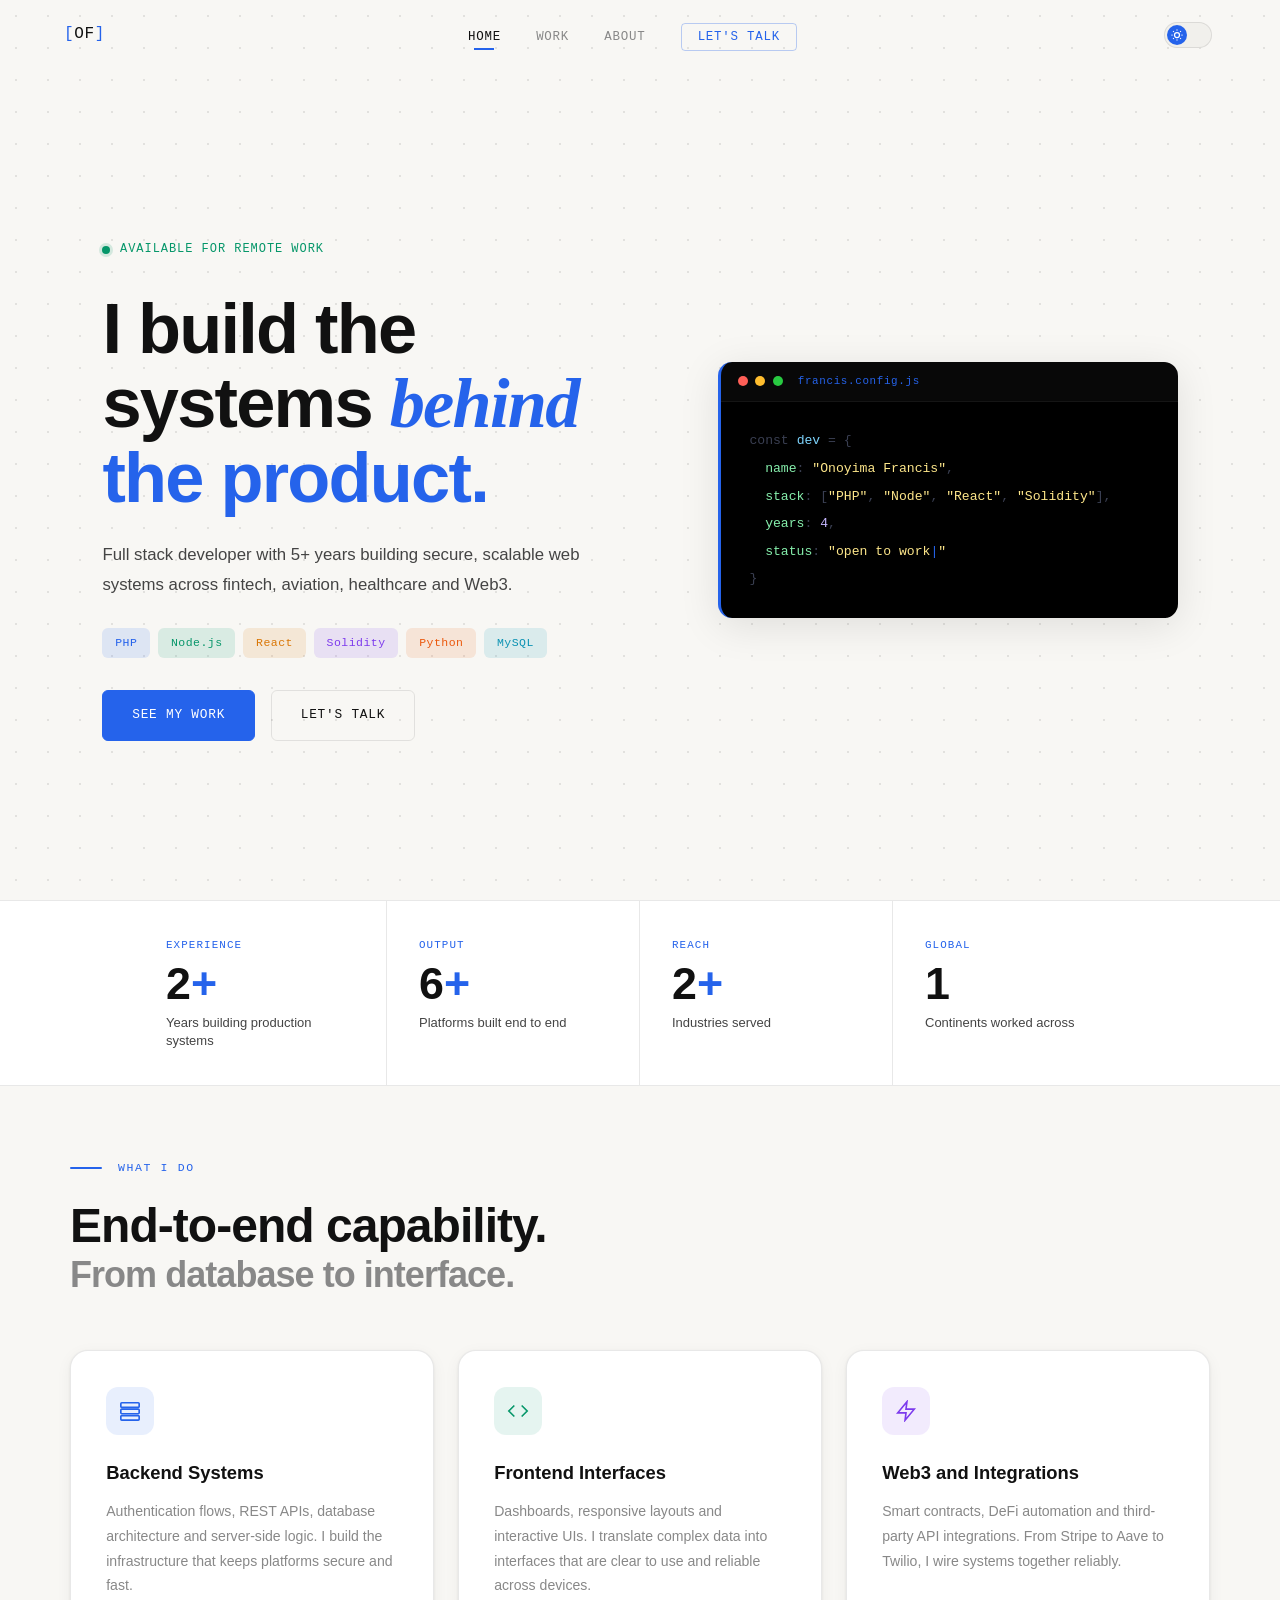
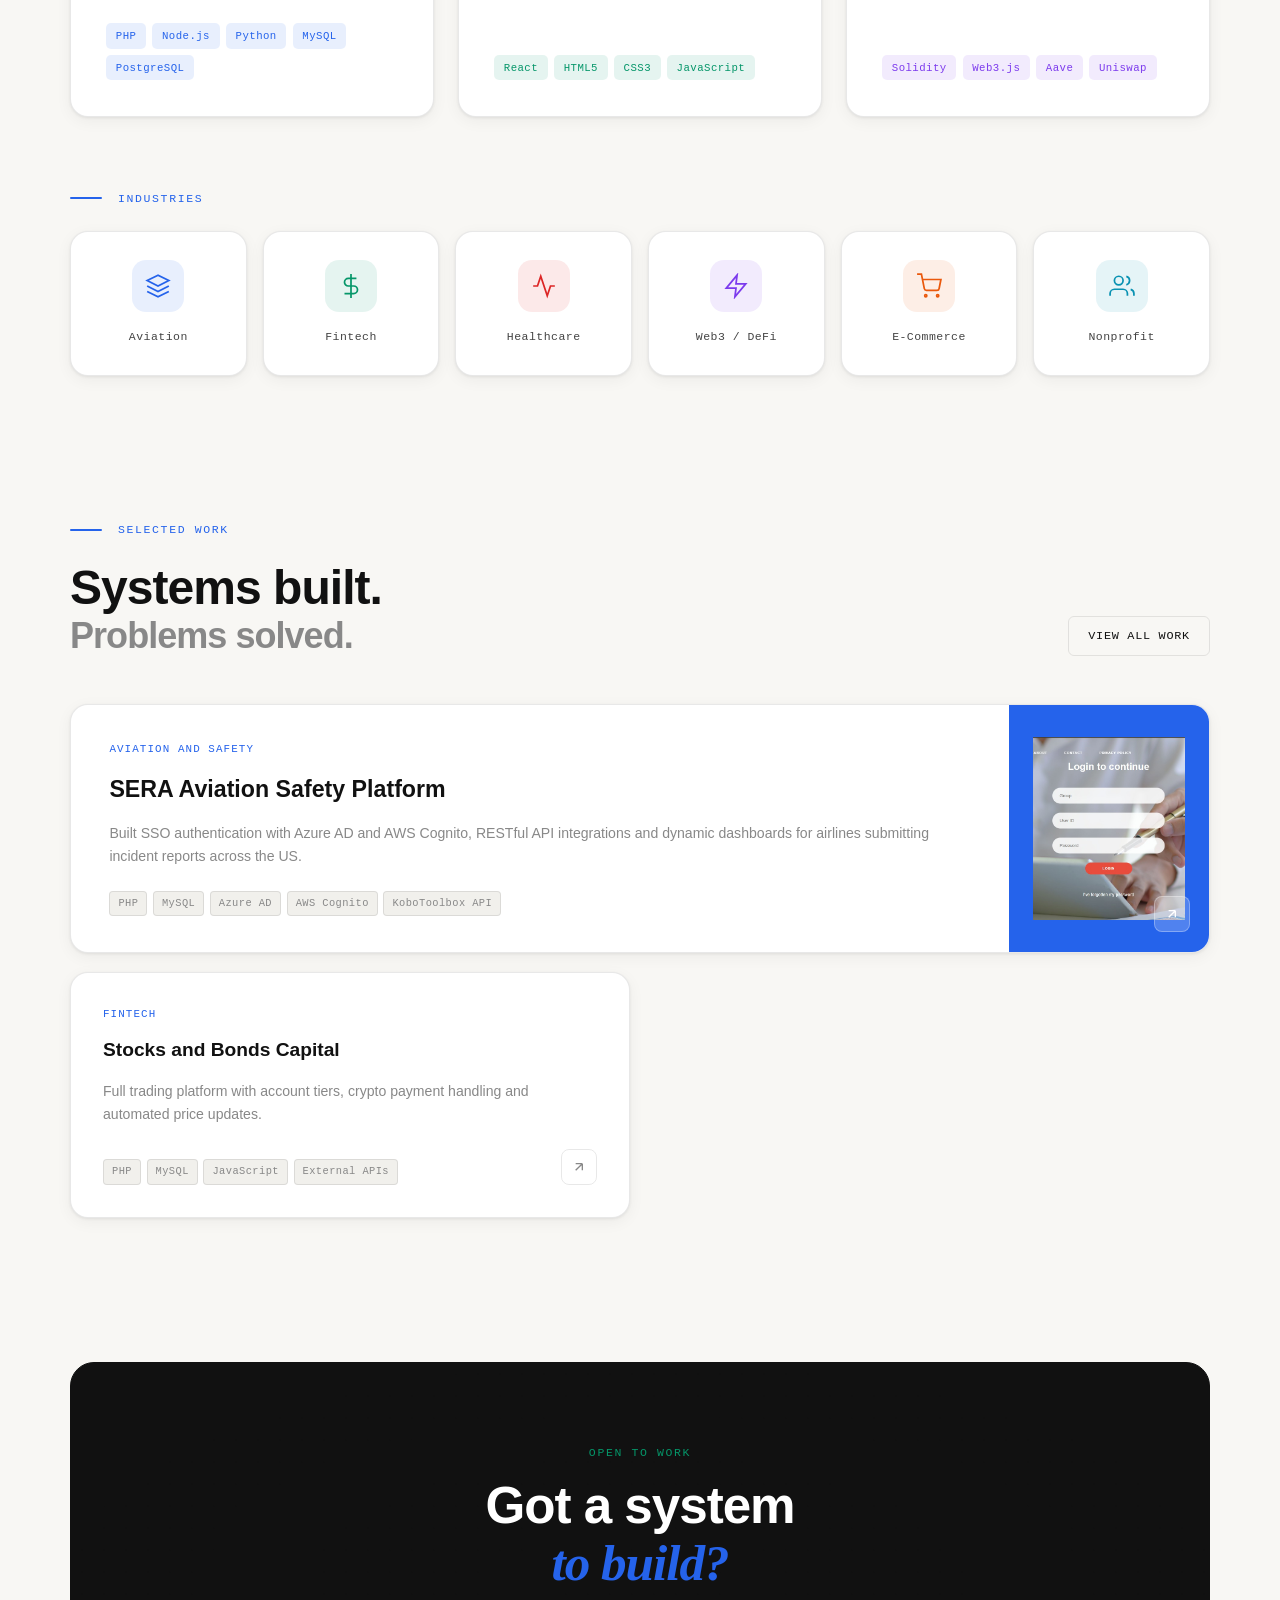
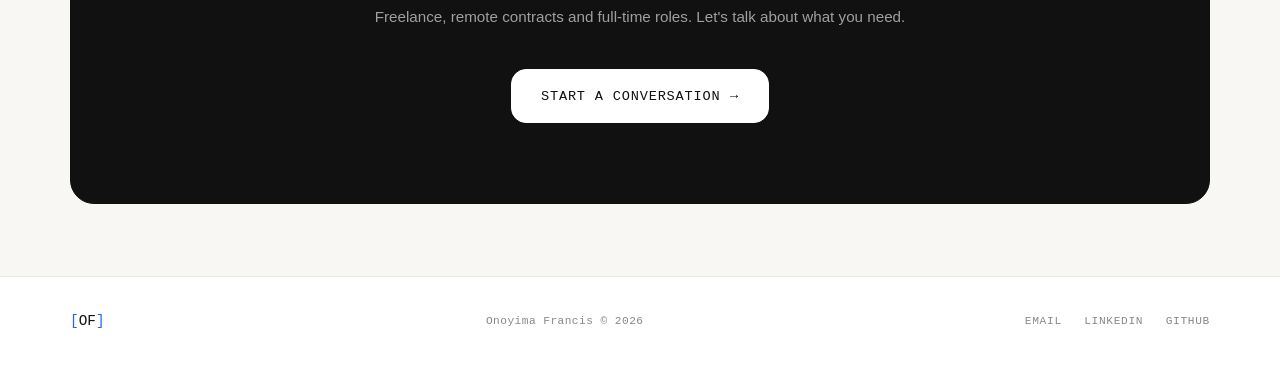
==== commit fc67cfe4: "new changes" ====
--- a/index.html
+++ b/index.html
@@ -66,7 +66,7 @@
         </h1>
 
         <p class="hero__sub">
-          Full stack developer with 4+ years building secure, scalable web systems
+          Full stack developer with 5+ years building secure, scalable web systems
           across fintech, aviation, healthcare and Web3.
         </p>
 
@@ -248,7 +248,7 @@
         </div>
 
         <div class="work-cards">
-          <a href="work.html#aviation" class="work-card work-card--featured reveal">
+          <a href="https://eu.sera.com.au/" class="work-card work-card--featured reveal">
             <div class="work-card__body">
               <div class="work-card__domain">Aviation and Safety</div>
               <h3 class="work-card__title">SERA Aviation Safety Platform</h3>
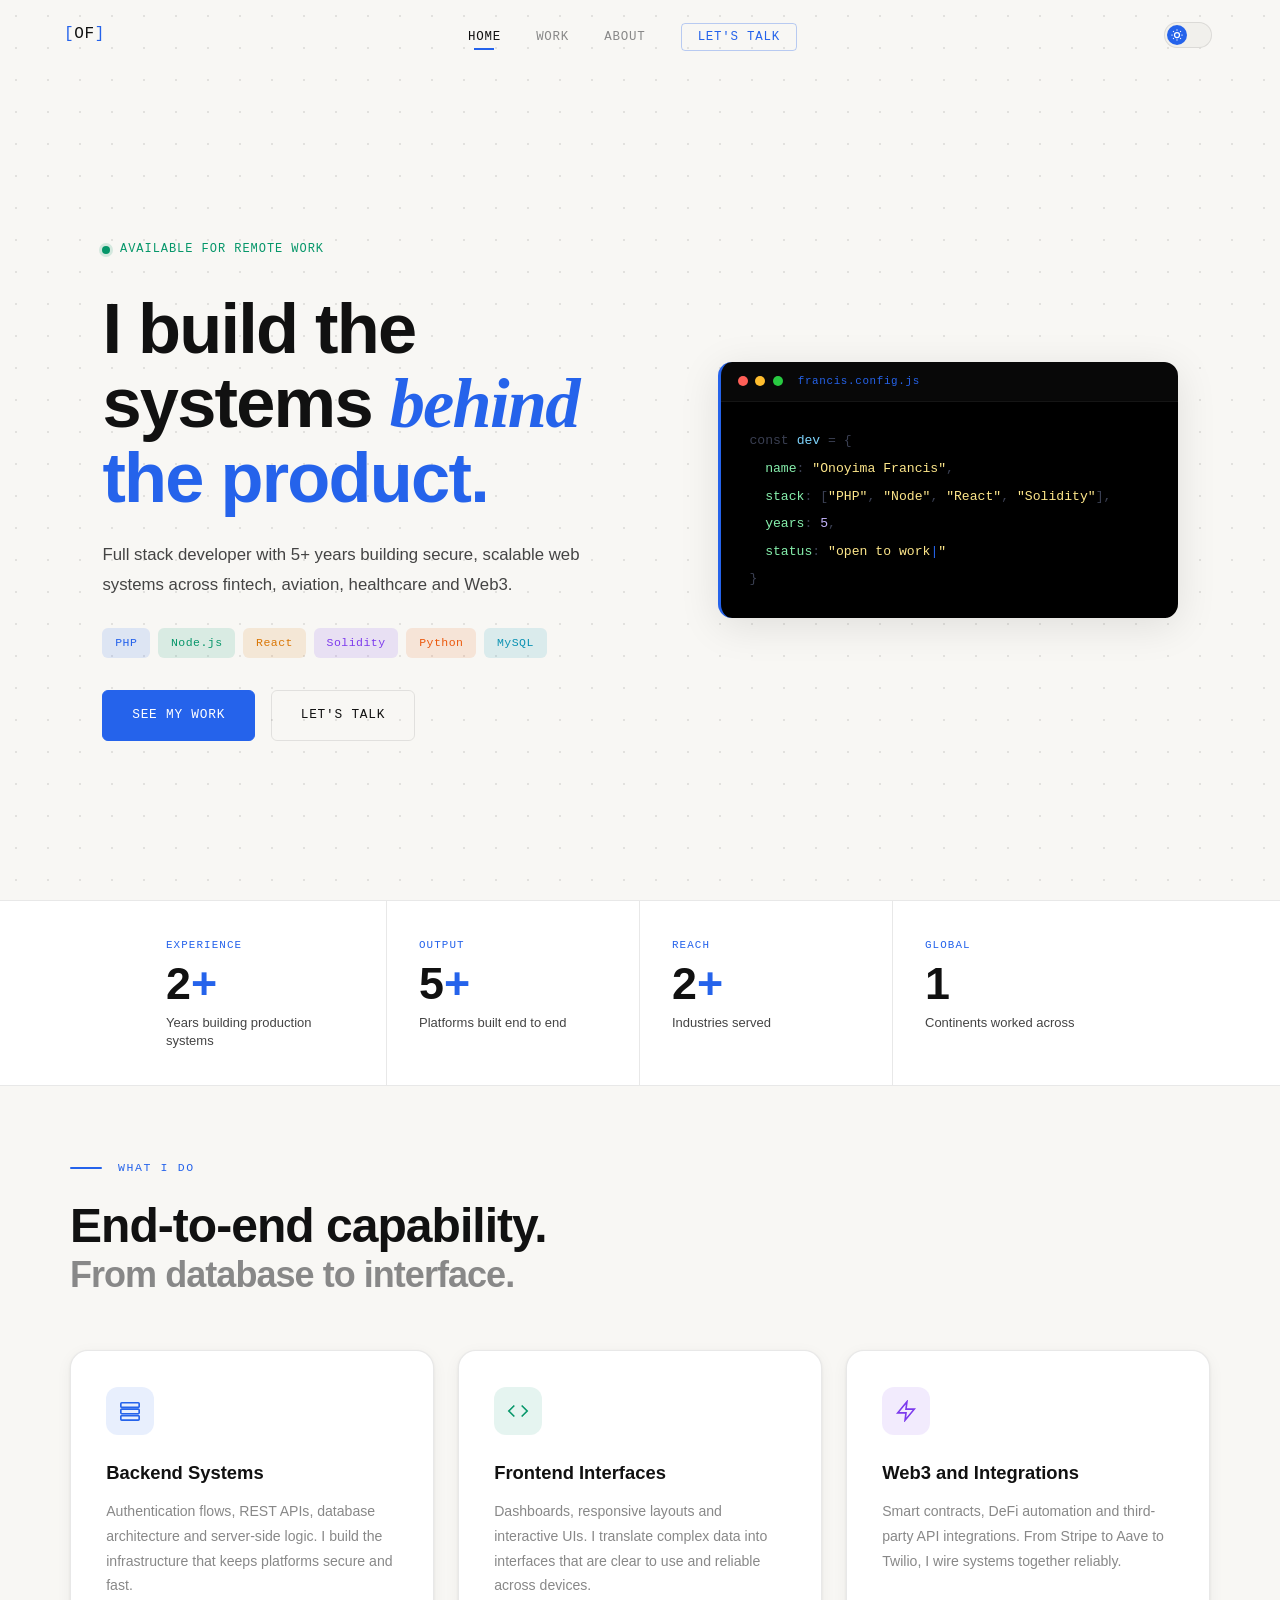
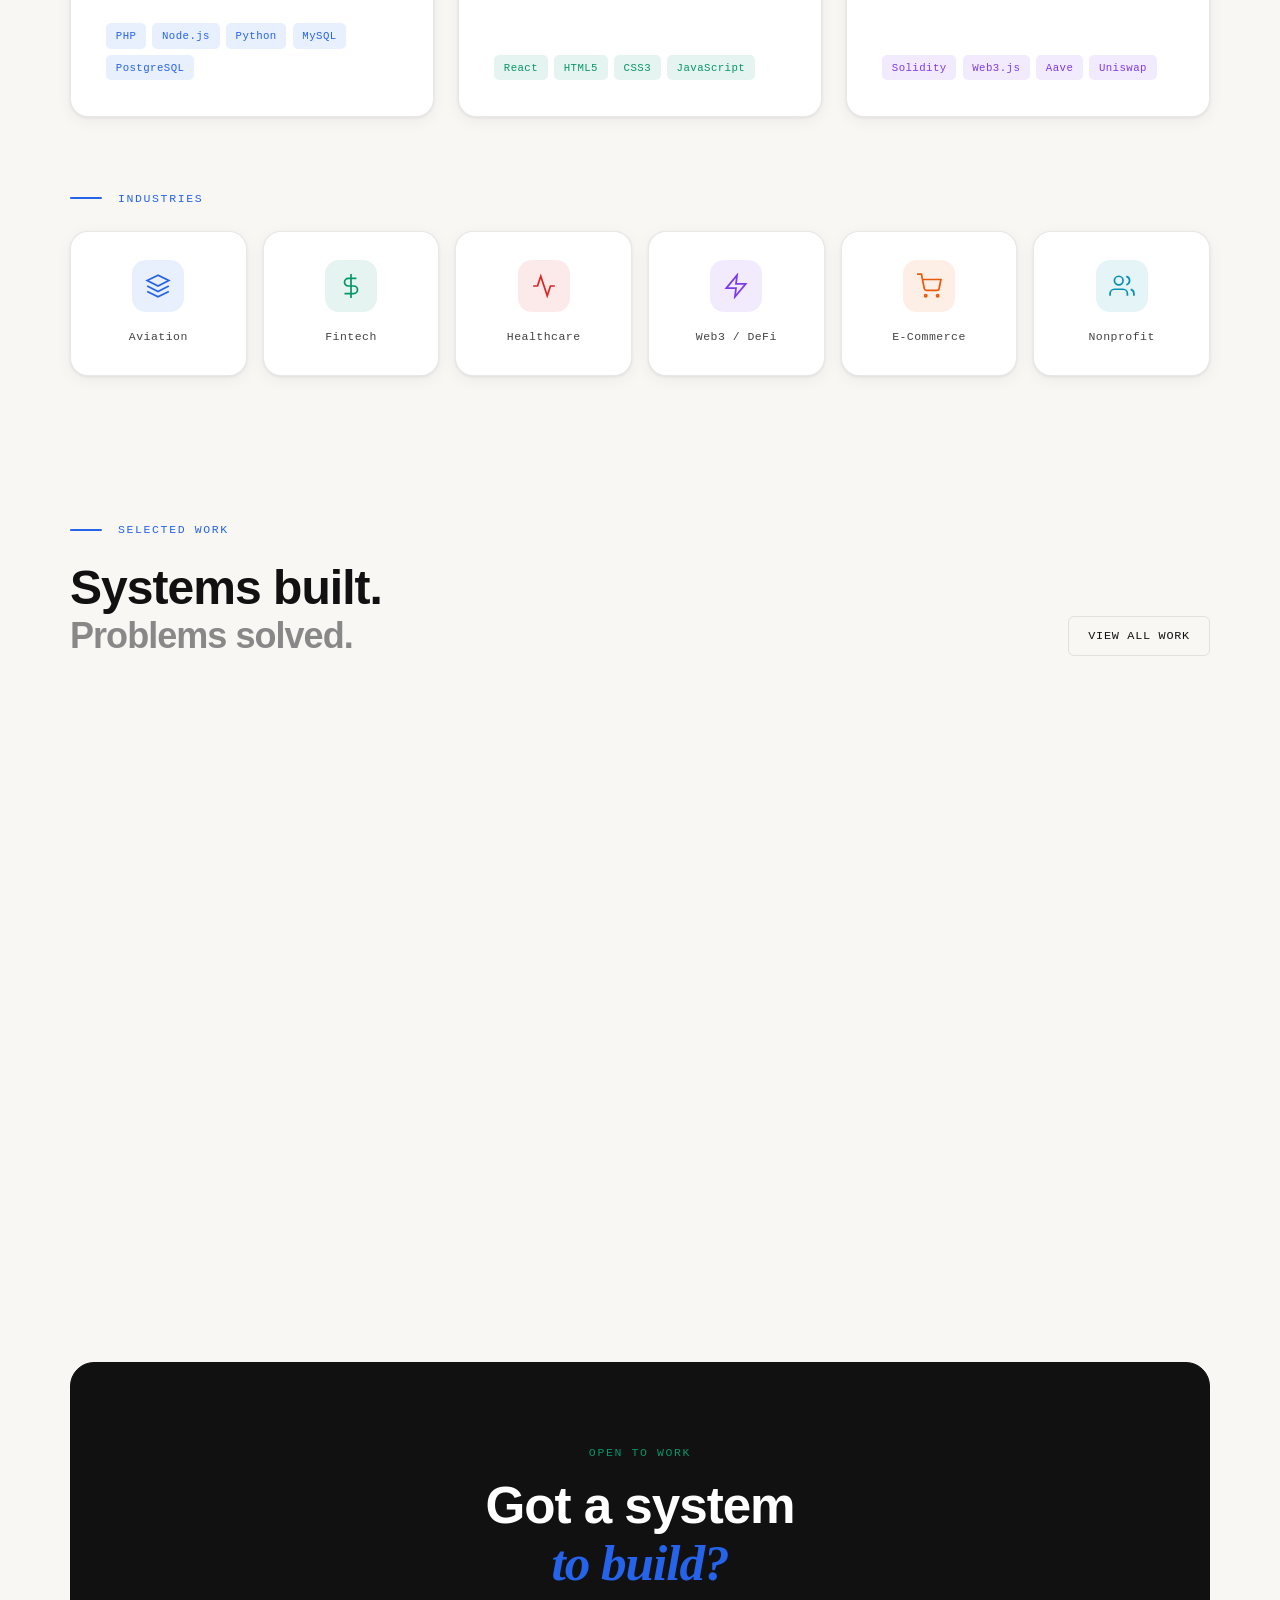
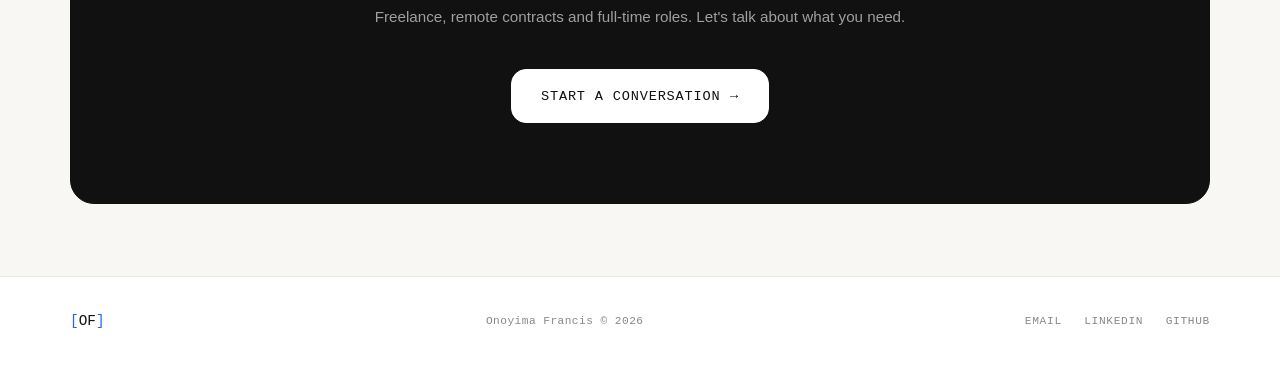
==== commit 383e8459: "new changes" ====
--- a/index.html
+++ b/index.html
@@ -98,7 +98,7 @@
             <p><span class="t-muted">const</span> <span class="t-blue">dev</span> <span class="t-muted">= {</span></p>
             <p>&nbsp;&nbsp;<span class="t-green">name</span><span class="t-muted">:</span> <span class="t-yellow">"Onoyima Francis"</span><span class="t-muted">,</span></p>
             <p>&nbsp;&nbsp;<span class="t-green">stack</span><span class="t-muted">: [</span><span class="t-yellow">"PHP"</span><span class="t-muted">,</span> <span class="t-yellow">"Node"</span><span class="t-muted">,</span> <span class="t-yellow">"React"</span><span class="t-muted">,</span> <span class="t-yellow">"Solidity"</span><span class="t-muted">],</span></p>
-            <p>&nbsp;&nbsp;<span class="t-green">years</span><span class="t-muted">:</span> <span class="t-purple">4</span><span class="t-muted">,</span></p>
+            <p>&nbsp;&nbsp;<span class="t-green">years</span><span class="t-muted">:</span> <span class="t-purple">5</span><span class="t-muted">,</span></p>
             <p>&nbsp;&nbsp;<span class="t-green">status</span><span class="t-muted">:</span> <span class="t-yellow">"<span class="cursor-blink">open to work</span>"</span></p>
             <p><span class="t-muted">}</span></p>
           </div>
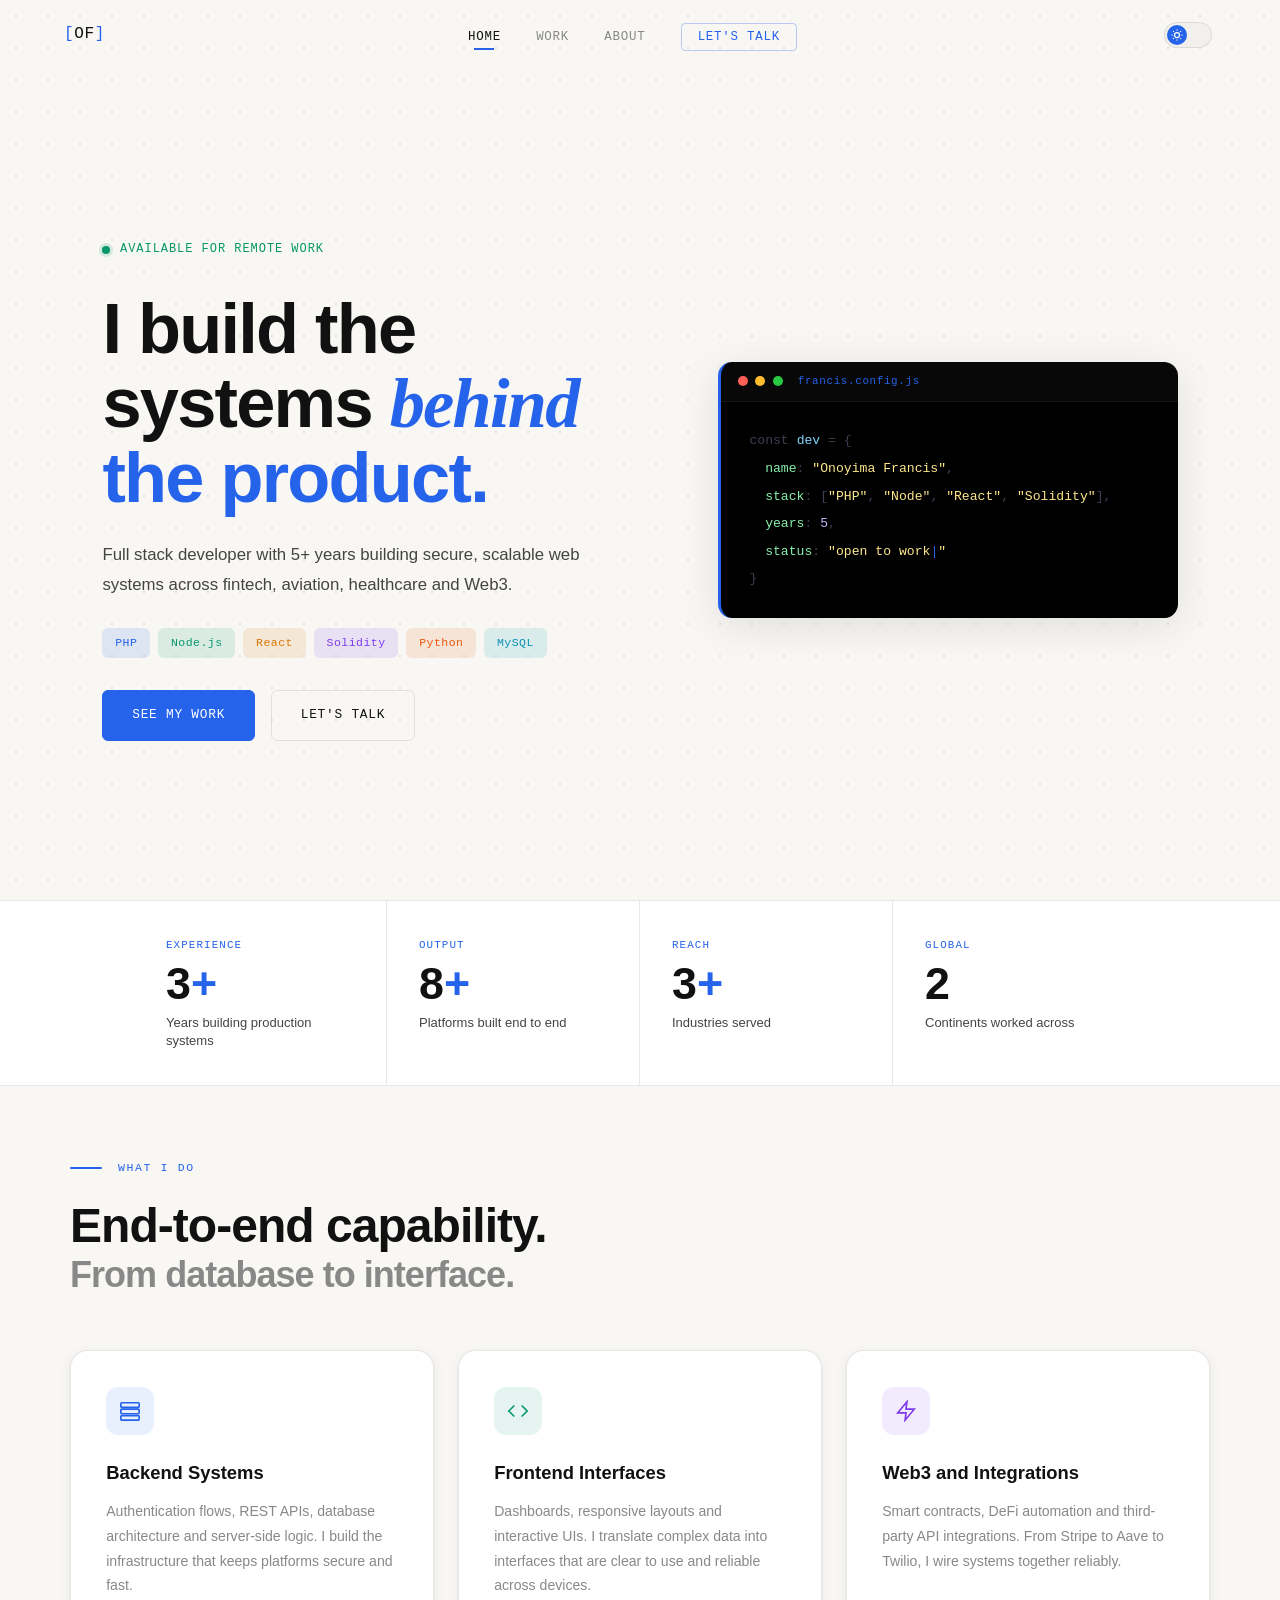
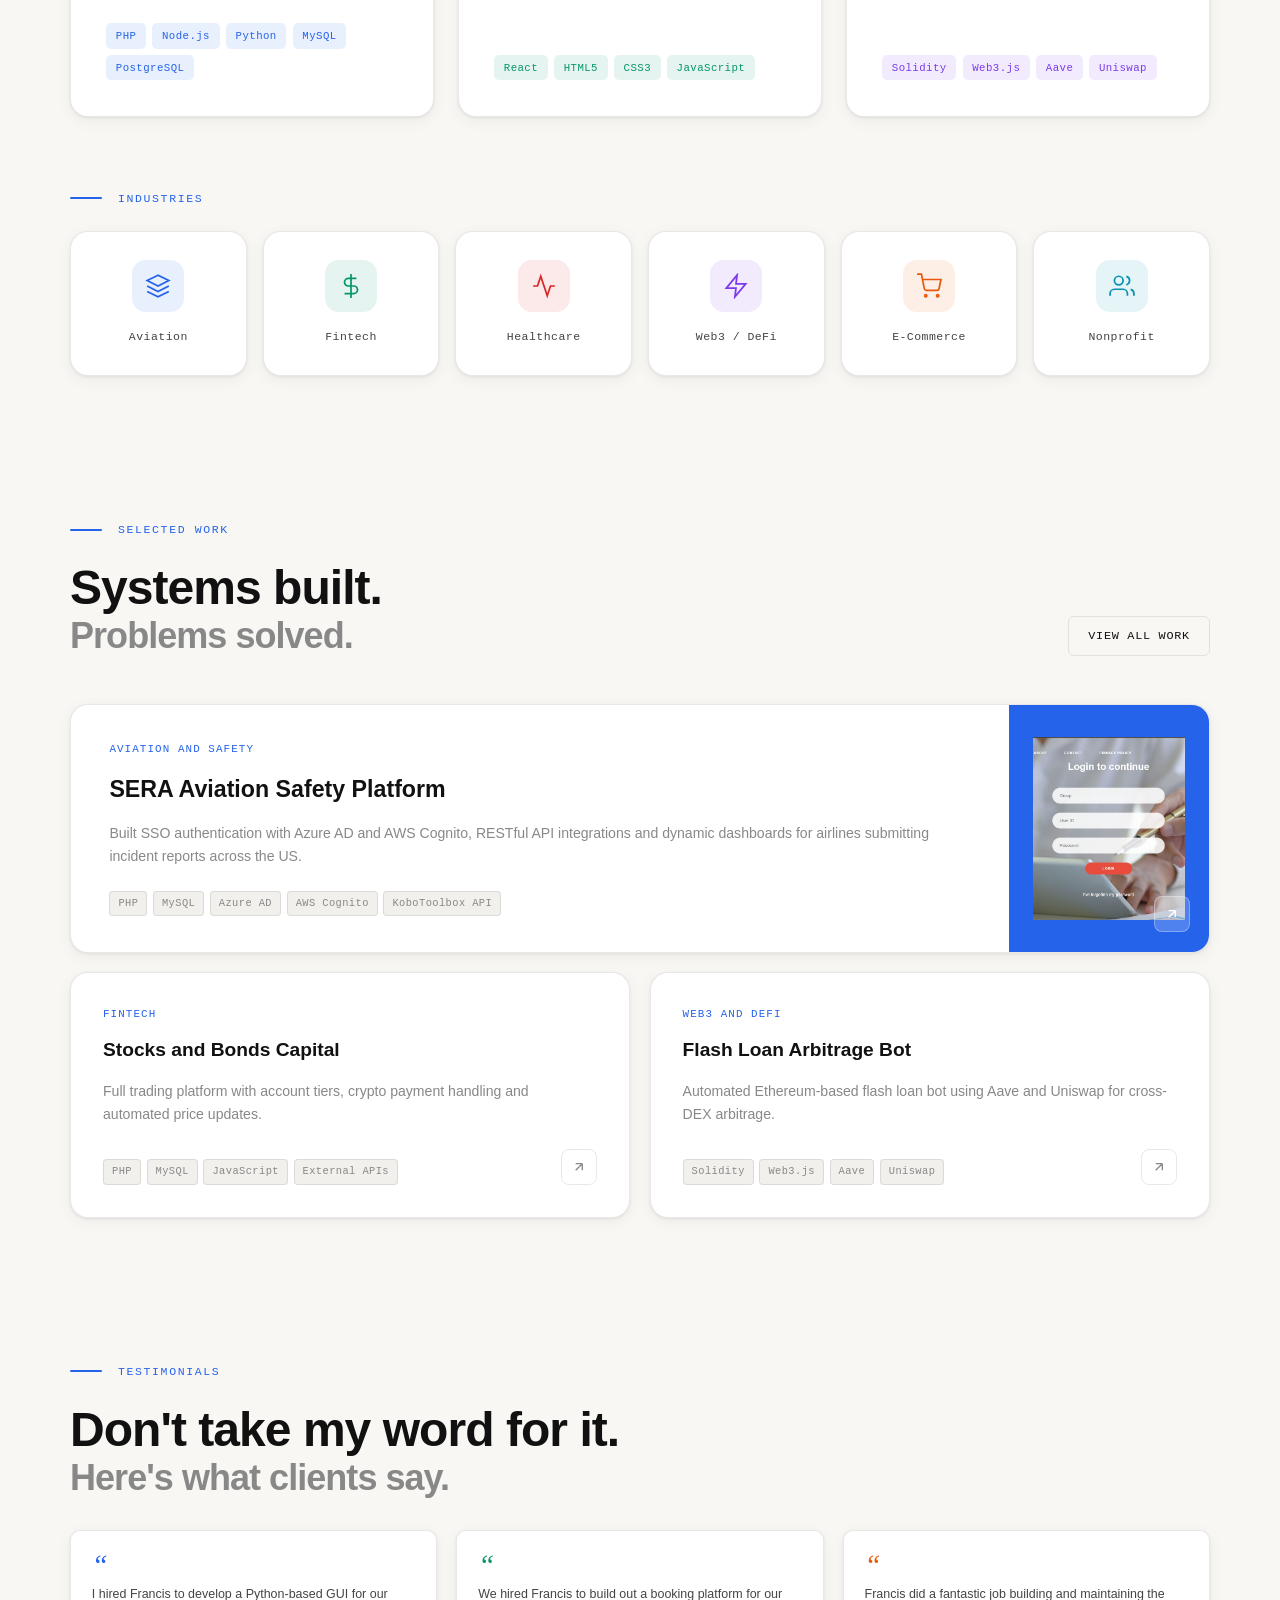
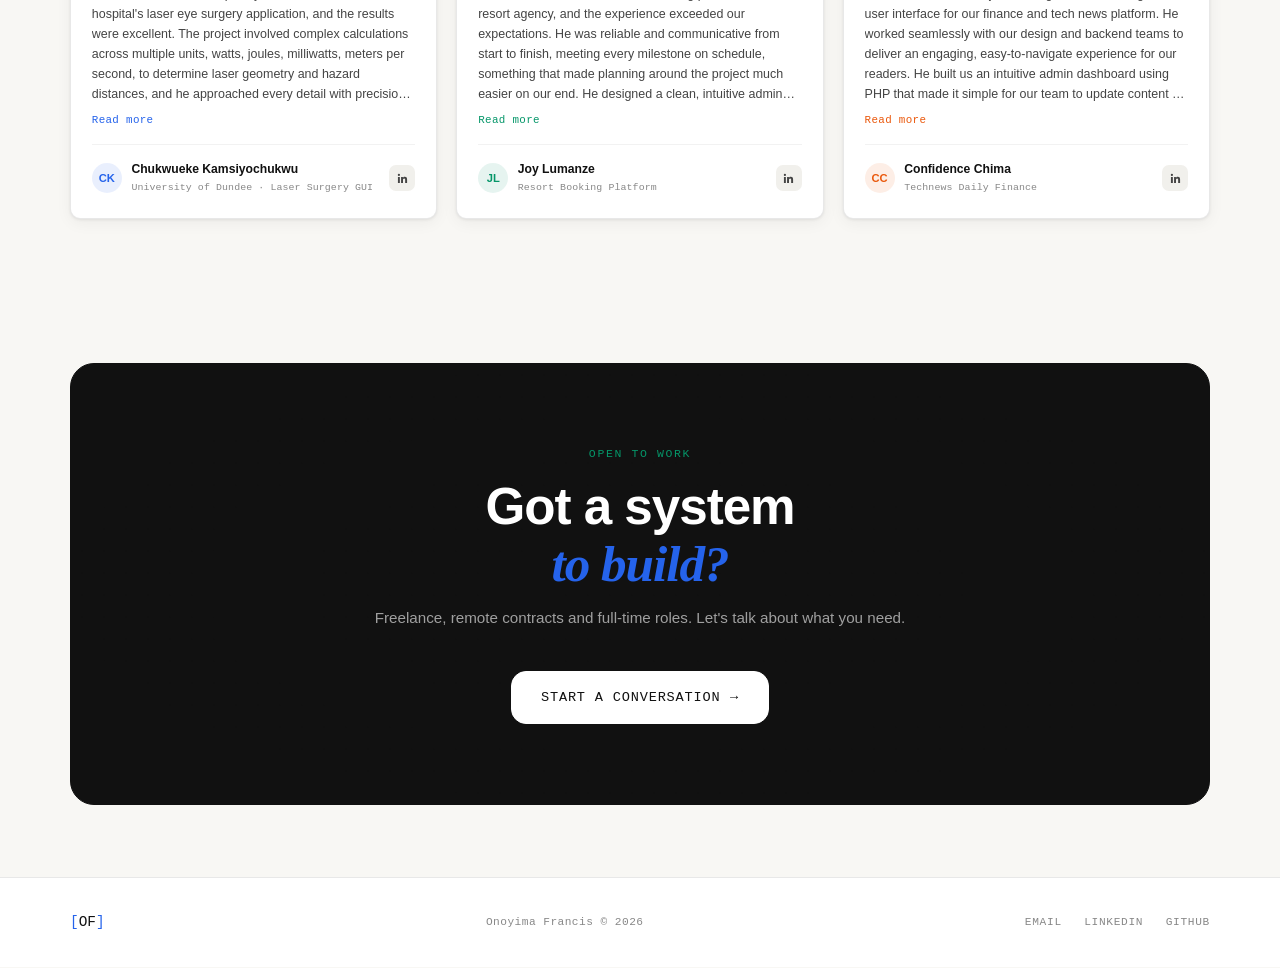
==== commit fc175e17: "new improvements" ====
--- a/index.html
+++ b/index.html
@@ -296,6 +296,74 @@
       </div>
     </section>
 
+
+    <!-- TESTIMONIALS -->
+    <section class="testimonials section">
+      <div class="container">
+        <div class="section-label">
+          <span class="section-label__line"></span>
+          <span class="section-label__text">Testimonials</span>
+        </div>
+        <h2 class="section-heading">
+          Don't take my word for it.
+          <span class="section-heading__muted">Here's what clients say.</span>
+        </h2>
+
+        <div class="testimonials__grid">
+
+          <div class="testimonial-card reveal">
+            <span class="testimonial-card__quote-mark">&ldquo;</span>
+            <p class="testimonial-card__text">I hired Francis to develop a Python-based GUI for our hospital's laser eye surgery application, and the results were excellent. The project involved complex calculations across multiple units, watts, joules, milliwatts, meters per second, to determine laser geometry and hazard distances, and he approached every detail with precision. He built the full frontend and backend himself, integrating it smoothly into our existing hospital software infrastructure. What stood out most was his willingness to collaborate closely with our medical professionals to ensure the software actually met clinical requirements, not just technical specs. He also ran extensive testing to validate accuracy, which gave us real confidence in the tool before it was used in a medical setting. Highly professional, detail-oriented, and reliable, exactly what you want for software with real clinical stakes.</p>
+            <button type="button" class="testimonial-card__toggle">Read more</button>
+            <div class="testimonial-card__footer">
+              <div class="testimonial-card__avatar">CK</div>
+              <div class="testimonial-card__meta">
+                <span class="testimonial-card__name">Chukwueke Kamsiyochukwu</span>
+                <span class="testimonial-card__role">University of Dundee &middot; Laser Surgery GUI</span>
+              </div>
+              <a href="https://www.linkedin.com/in/chukwueke-kamsiyochukwu-025656189" target="_blank" rel="noopener" class="testimonial-card__link" aria-label="Chukwueke Kamsiyochukwu on LinkedIn">
+                <svg width="16" height="16" viewBox="0 0 24 24" fill="currentColor"><path d="M20.45 20.45h-3.55v-5.57c0-1.33-.03-3.04-1.85-3.04-1.85 0-2.14 1.45-2.14 2.94v5.67H9.36V9h3.41v1.56h.05c.48-.9 1.64-1.85 3.38-1.85 3.6 0 4.27 2.37 4.27 5.46v6.28zM5.34 7.43a2.06 2.06 0 11.02-4.12 2.06 2.06 0 01-.02 4.12zM7.12 20.45H3.56V9h3.56v11.45z"/></svg>
+              </a>
+            </div>
+          </div>
+
+          <div class="testimonial-card reveal">
+            <span class="testimonial-card__quote-mark">&ldquo;</span>
+            <p class="testimonial-card__text">We hired Francis to build out a booking platform for our resort agency, and the experience exceeded our expectations. He was reliable and communicative from start to finish, meeting every milestone on schedule, something that made planning around the project much easier on our end. He designed a clean, intuitive admin analytics dashboard that let our team track and manage hotel and resort check-ins with ease, and he built polished client portals and profiles so our customers could easily view and book the resorts we had available. His attention to detail and professionalism made him a pleasure to work with, and we'd gladly bring him on for future projects.</p>
+            <button type="button" class="testimonial-card__toggle">Read more</button>
+            <div class="testimonial-card__footer">
+              <div class="testimonial-card__avatar">JL</div>
+              <div class="testimonial-card__meta">
+                <span class="testimonial-card__name">Joy Lumanze</span>
+                <span class="testimonial-card__role">Resort Booking Platform</span>
+              </div>
+              <a href="https://www.linkedin.com/in/joy-lumanze-bba610354" target="_blank" rel="noopener" class="testimonial-card__link" aria-label="Joy Lumanze on LinkedIn">
+                <svg width="16" height="16" viewBox="0 0 24 24" fill="currentColor"><path d="M20.45 20.45h-3.55v-5.57c0-1.33-.03-3.04-1.85-3.04-1.85 0-2.14 1.45-2.14 2.94v5.67H9.36V9h3.41v1.56h.05c.48-.9 1.64-1.85 3.38-1.85 3.6 0 4.27 2.37 4.27 5.46v6.28zM5.34 7.43a2.06 2.06 0 11.02-4.12 2.06 2.06 0 01-.02 4.12zM7.12 20.45H3.56V9h3.56v11.45z"/></svg>
+              </a>
+            </div>
+          </div>
+
+          <div class="testimonial-card reveal">
+            <span class="testimonial-card__quote-mark">&ldquo;</span>
+            <p class="testimonial-card__text">Francis did a fantastic job building and maintaining the user interface for our finance and tech news platform. He worked seamlessly with our design and backend teams to deliver an engaging, easy-to-navigate experience for our readers. He built us an intuitive admin dashboard using PHP that made it simple for our team to update content on our own, and he significantly improved our site's loading speed by optimizing images, scripts, and stylesheets. He also integrated real-time financial market data through third-party APIs, keeping our Forex and crypto coverage current for our audience. On top of all that, his SEO improvements helped grow our organic traffic. A skilled, reliable developer who understood exactly what our platform needed.</p>
+            <button type="button" class="testimonial-card__toggle">Read more</button>
+            <div class="testimonial-card__footer">
+              <div class="testimonial-card__avatar">CC</div>
+              <div class="testimonial-card__meta">
+                <span class="testimonial-card__name">Confidence Chima</span>
+                <span class="testimonial-card__role">Technews Daily Finance</span>
+              </div>
+              <a href="https://www.linkedin.com/in/confidence-chima-596901340" target="_blank" rel="noopener" class="testimonial-card__link" aria-label="Confidence Chima on LinkedIn">
+                <svg width="16" height="16" viewBox="0 0 24 24" fill="currentColor"><path d="M20.45 20.45h-3.55v-5.57c0-1.33-.03-3.04-1.85-3.04-1.85 0-2.14 1.45-2.14 2.94v5.67H9.36V9h3.41v1.56h.05c.48-.9 1.64-1.85 3.38-1.85 3.6 0 4.27 2.37 4.27 5.46v6.28zM5.34 7.43a2.06 2.06 0 11.02-4.12 2.06 2.06 0 01-.02 4.12zM7.12 20.45H3.56V9h3.56v11.45z"/></svg>
+              </a>
+            </div>
+          </div>
+
+        </div>
+      </div>
+    </section>
+
+
     <!-- CTA BANNER -->
     <section class="cta-banner section">
       <div class="container">
@@ -327,5 +395,15 @@
   </footer>
 
   <script src="assets\javascript\main.js"></script>
+  <script>
+    document.addEventListener('click', function (e) {
+      var btn = e.target.closest('.testimonial-card__toggle');
+      if (!btn) return;
+      var card = btn.closest('.testimonial-card');
+      var text = card.querySelector('.testimonial-card__text');
+      var expanded = text.classList.toggle('expanded');
+      btn.textContent = expanded ? 'Show less' : 'Read more';
+    });
+  </script>
 </body>
 </html>
--- a/assets/css/style.css
+++ b/assets/css/style.css
@@ -2197,4 +2197,165 @@
   .stats__item:last-child {
   border-bottom: none;
 }
-}+}
+
+
+/* =============================================
+   TESTIMONIALS — compact
+   ============================================= */
+.testimonials .section-heading {
+  margin-bottom: 2rem;
+}
+.testimonials__grid {
+  display: grid;
+  grid-template-columns: repeat(3, 1fr);
+  align-items: stretch;
+  gap: 1.2rem;
+}
+.testimonial-card {
+  height: 100%;
+  background: var(--surface);
+  border: 1px solid var(--border);
+  border-radius: var(--radius);
+  padding: 1.3rem;
+  display: flex;
+  flex-direction: column;
+  box-shadow: var(--shadow);
+  transition: border-color 0.25s, transform 0.25s, box-shadow 0.25s;
+}
+.testimonial-card:hover {
+  transform: translateY(-3px);
+  box-shadow: var(--shadow-lg);
+}
+.testimonial-card:nth-child(1):hover { border-color: var(--accent); }
+.testimonial-card:nth-child(2):hover { border-color: var(--accent-green); }
+.testimonial-card:nth-child(3):hover { border-color: var(--accent-orange); }
+.testimonial-card:nth-child(4):hover { border-color: var(--accent-teal); }
+
+.testimonial-card__quote-mark {
+  font-family: var(--font-serif);
+  font-size: 1.8rem;
+  line-height: 1;
+  font-style: italic;
+  margin-bottom: 0.3rem;
+}
+.testimonial-card:nth-child(1) .testimonial-card__quote-mark { color: var(--accent); }
+.testimonial-card:nth-child(2) .testimonial-card__quote-mark { color: var(--accent-green); }
+.testimonial-card:nth-child(3) .testimonial-card__quote-mark { color: var(--accent-orange); }
+.testimonial-card:nth-child(4) .testimonial-card__quote-mark { color: var(--accent-teal); }
+
+.testimonial-card__text {
+  font-size: 0.78rem;
+  color: var(--text-2);
+  line-height: 1.6;
+  margin-bottom: 0.6rem;
+  display: -webkit-box;
+  -webkit-line-clamp: 6;
+  -webkit-box-orient: vertical;
+  overflow: hidden;
+}
+.testimonial-card__text.expanded {
+  -webkit-line-clamp: unset;
+  display: block;
+}
+
+.testimonial-card__toggle {
+  align-self: flex-start;
+  background: none;
+  border: none;
+  padding: 0;
+  margin-bottom: 1.1rem;
+  font-family: var(--font-mono);
+  font-size: 0.68rem;
+  letter-spacing: 0.03em;
+  color: var(--accent);
+  cursor: pointer;
+  position: relative;
+  z-index: 1;
+}
+.testimonial-card:nth-child(2) .testimonial-card__toggle { color: var(--accent-green); }
+.testimonial-card:nth-child(3) .testimonial-card__toggle { color: var(--accent-orange); }
+.testimonial-card__toggle:hover {
+  text-decoration: underline;
+}
+
+.testimonial-card__footer {
+  margin-top: auto;
+  display: flex;
+  align-items: center;
+  gap: 0.6rem;
+  padding-top: 0.9rem;
+  border-top: 1px solid var(--border-2);
+}
+.testimonial-card__avatar {
+  width: 30px;
+  height: 30px;
+  min-width: 30px;
+  border-radius: 50%;
+  display: flex;
+  align-items: center;
+  justify-content: center;
+  font-family: var(--font-heading);
+  font-weight: 700;
+  font-size: 0.7rem;
+}
+.testimonial-card:nth-child(1) .testimonial-card__avatar { background: rgba(37,99,235,0.1); color: var(--accent); }
+.testimonial-card:nth-child(2) .testimonial-card__avatar { background: rgba(5,150,105,0.1); color: var(--accent-green); }
+.testimonial-card:nth-child(3) .testimonial-card__avatar { background: rgba(234,88,12,0.1); color: var(--accent-orange); }
+.testimonial-card:nth-child(4) .testimonial-card__avatar { background: rgba(8,145,178,0.1); color: var(--accent-teal); }
+
+.testimonial-card__meta {
+  display: flex;
+  flex-direction: column;
+  flex: 1;
+  min-width: 0;
+}
+.testimonial-card__name {
+  font-family: var(--font-heading);
+  font-weight: 700;
+  font-size: 0.76rem;
+  color: var(--text);
+  white-space: nowrap;
+  overflow: hidden;
+  text-overflow: ellipsis;
+}
+.testimonial-card__role {
+  font-family: var(--font-mono);
+  font-size: 0.62rem;
+  color: var(--muted);
+  letter-spacing: 0.01em;
+  white-space: nowrap;
+  overflow: hidden;
+  text-overflow: ellipsis;
+}
+.testimonial-card__link {
+  width: 26px;
+  height: 26px;
+  min-width: 26px;
+  border-radius: 7px;
+  display: flex;
+  align-items: center;
+  justify-content: center;
+  background: var(--surface-2);
+  color: var(--text-2);
+  transition: background 0.2s, color 0.2s;
+}
+.testimonial-card__link svg {
+  width: 13px;
+  height: 13px;
+}
+.testimonial-card__link:hover {
+  background: var(--accent);
+  color: #fff;
+}
+
+@media (max-width: 900px) {
+  .testimonials__grid {
+    grid-template-columns: repeat(2, 1fr);
+  }
+}
+@media (max-width: 560px) {
+  .testimonials__grid {
+    grid-template-columns: 1fr;
+  }
+}
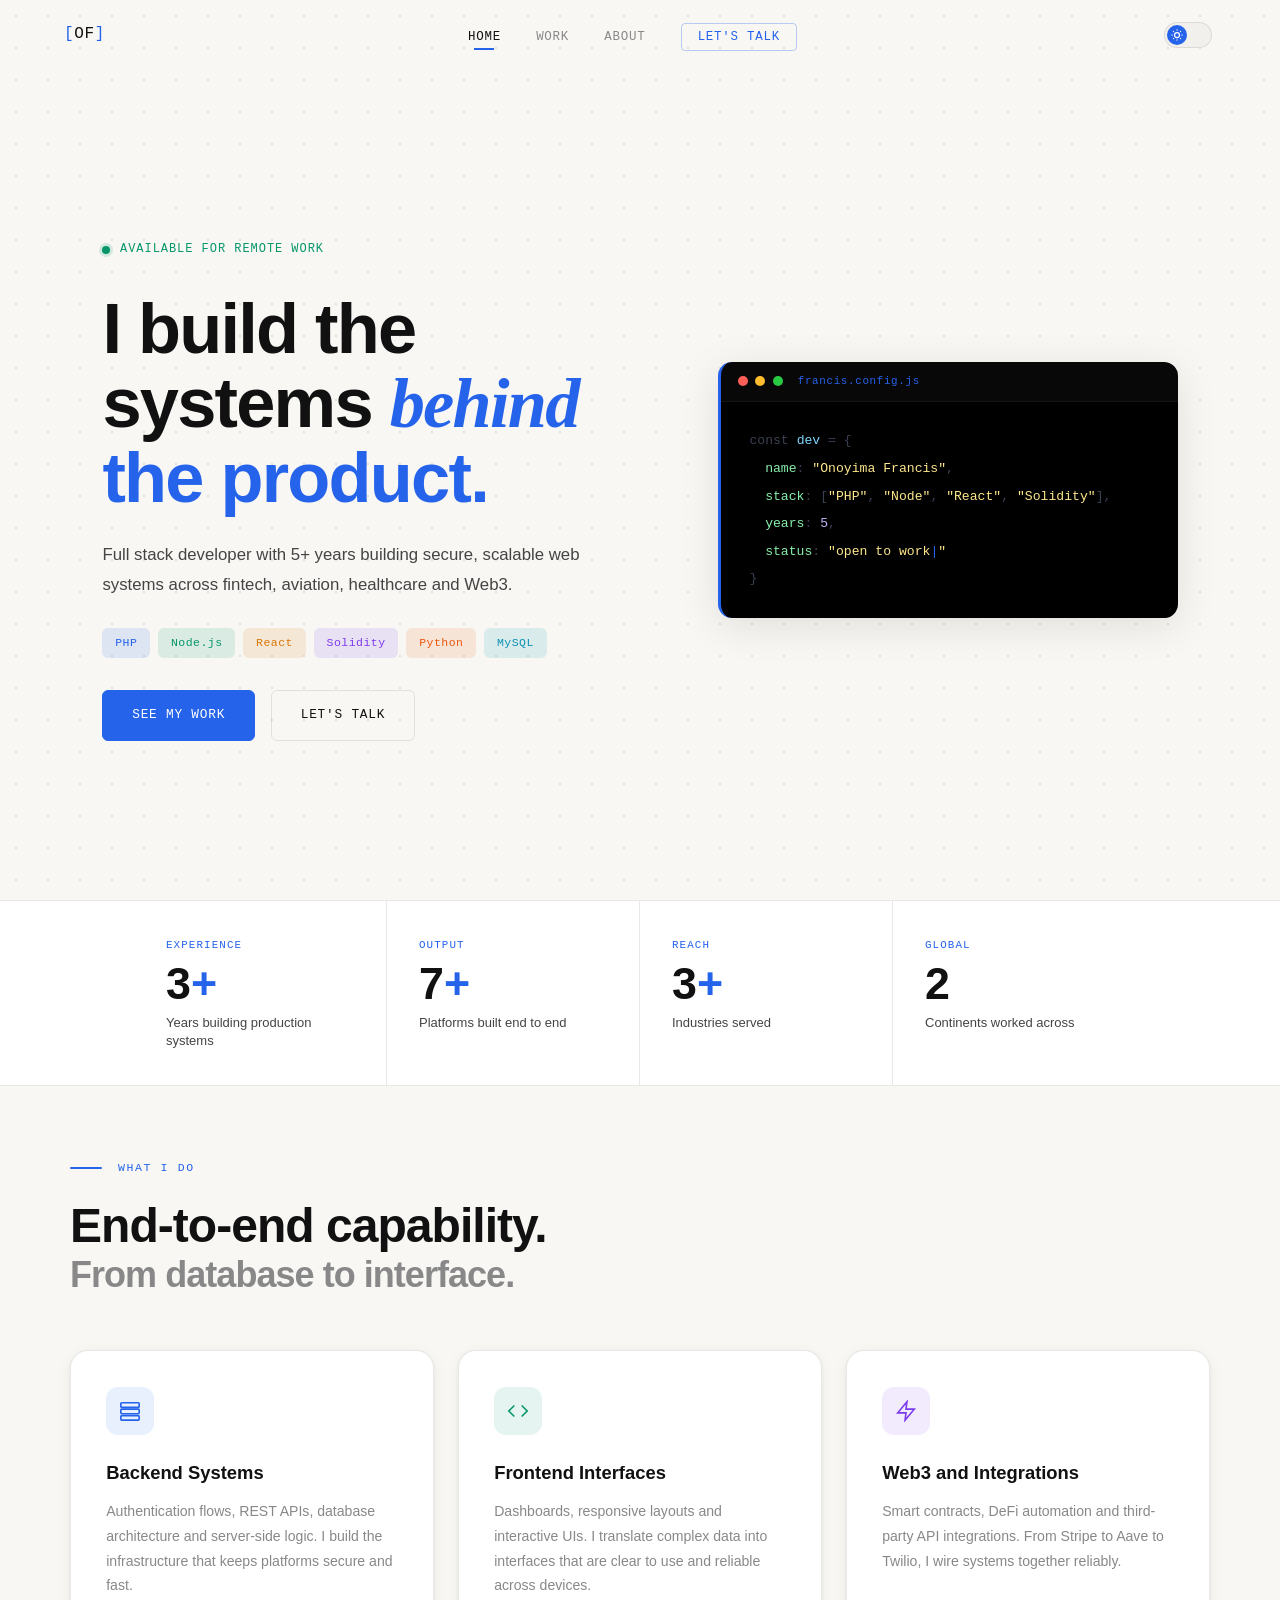
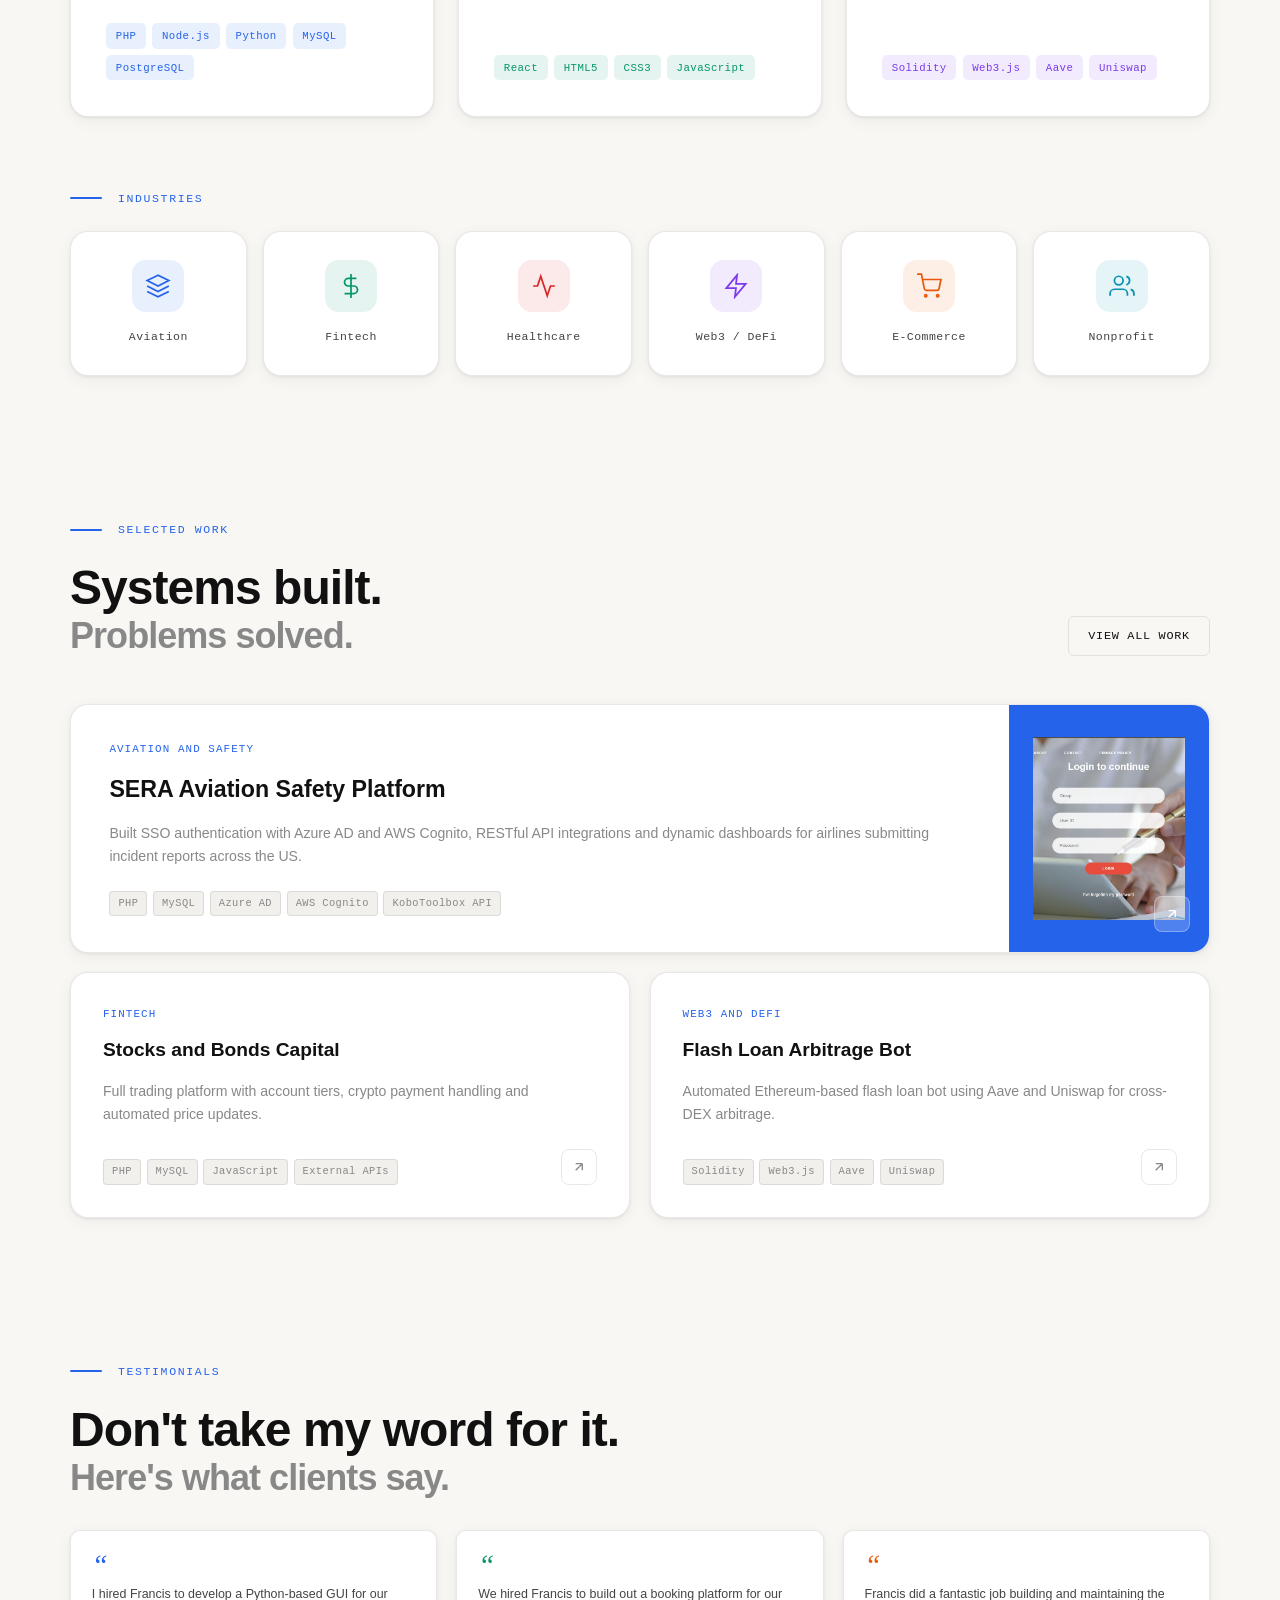
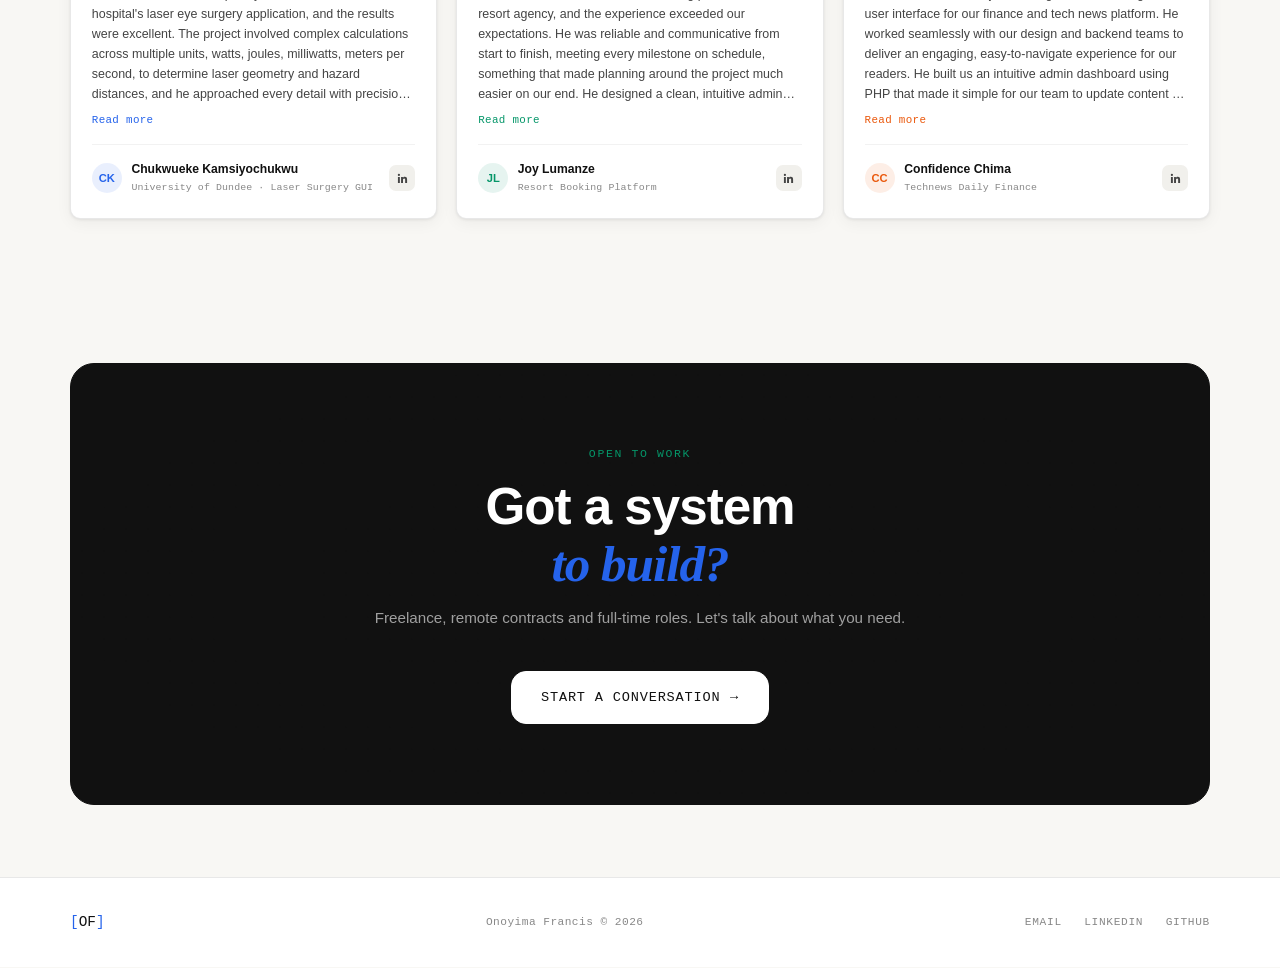
==== commit c90f0c63: "new work updates" ====
--- a/index.html
+++ b/index.html
@@ -1,9 +1,28 @@
 <!DOCTYPE html>
 <html lang="en" data-theme="light">
 <head>
-  <meta charset="UTF-8" />
-  <meta name="viewport" content="width=device-width, initial-scale=1.0" />
-  <title>Onoyima Francis | Full Stack Developer</title>
+<meta charset="UTF-8" />
+<meta name="viewport" content="width=device-width, initial-scale=1.0" />
+<!-- SEO Meta Tags for home / index.html -->
+<title>Onoyima Francis | Software Engineer & Full-Stack Developer</title>
+<meta name="description" content="Welcome to the official portfolio of Onoyima Francis, a Full-Stack Software Engineer specializing in building scalable web architectures, secure payment workflows, and automated system integrations.">
+<meta name="keywords" content="Onoyima Francis, Software Engineer, Full Stack Web Developer, Contract Developer, Remote Engineer, PHP, JavaScript, Python">
+
+<!-- Open Graph / Facebook -->
+<meta property="og:type" content="website">
+<meta property="og:url" content="https://github.io">
+<meta property="og:title" content="Onoyima Francis | Software Engineer & Full-Stack Developer">
+<meta property="og:description" content="Official developer profile of Onoyima Francis. Building robust backend pipelines, cryptographic vault applications, and high-performance frontend interfaces.">
+<meta property="og:image" content="https://github.ioassets/home-preview.png">
+
+<!-- Twitter Card -->
+<meta name="twitter:card" content="summary_large_image">
+<meta name="twitter:url" content="https://github.io">
+<meta name="twitter:title" content="Onoyima Francis | Software Engineer & Full-Stack Developer">
+<meta name="twitter:description" content="Official developer profile of Onoyima Francis. Building robust backend pipelines, cryptographic vault applications, and high-performance frontend interfaces.">
+<meta name="twitter:image" content="https://github.ioassets/home-preview.png">
+
+<!-- Google Fonts-->
   <link rel="preconnect" href="https://fonts.googleapis.com" />
   <link rel="preconnect" href="https://fonts.gstatic.com" crossorigin />
   <link href="https://fonts.googleapis.com/css2?family=Instrument+Serif:ital@0;1&family=Syne:wght@400;600;700;800&family=DM+Mono:wght@300;400;500&family=Epilogue:wght@300;400;500;600&display=swap" rel="stylesheet" />
--- a/assets/css/style.css
+++ b/assets/css/style.css
@@ -1378,6 +1378,36 @@
   line-height: 1.7;
   margin-bottom: 1.2rem;
 }
+
+/* Work Title Header link with arrow icon */
+.work-item__title a {
+  display: inline-flex;
+  align-items: center;
+  gap: 0.45rem;
+  color: inherit;
+  text-decoration: none;
+  transition: color 0.2s ease;
+}
+
+.work-title-link-icon {
+  font-size: 0.65em;
+  opacity: 0.45;
+  transform: translateY(-2px);
+  transition:
+    opacity 0.2s ease,
+    transform 0.2s ease;
+}
+
+.work-item__title a:hover {
+  color: var(--accent);
+}
+
+.work-item__title a:hover .work-title-link-icon {
+  opacity: 1;
+  transform: translate(2px, -3px);
+}
+
+
 .work-item__bullets {
   list-style: none;
   display: flex;
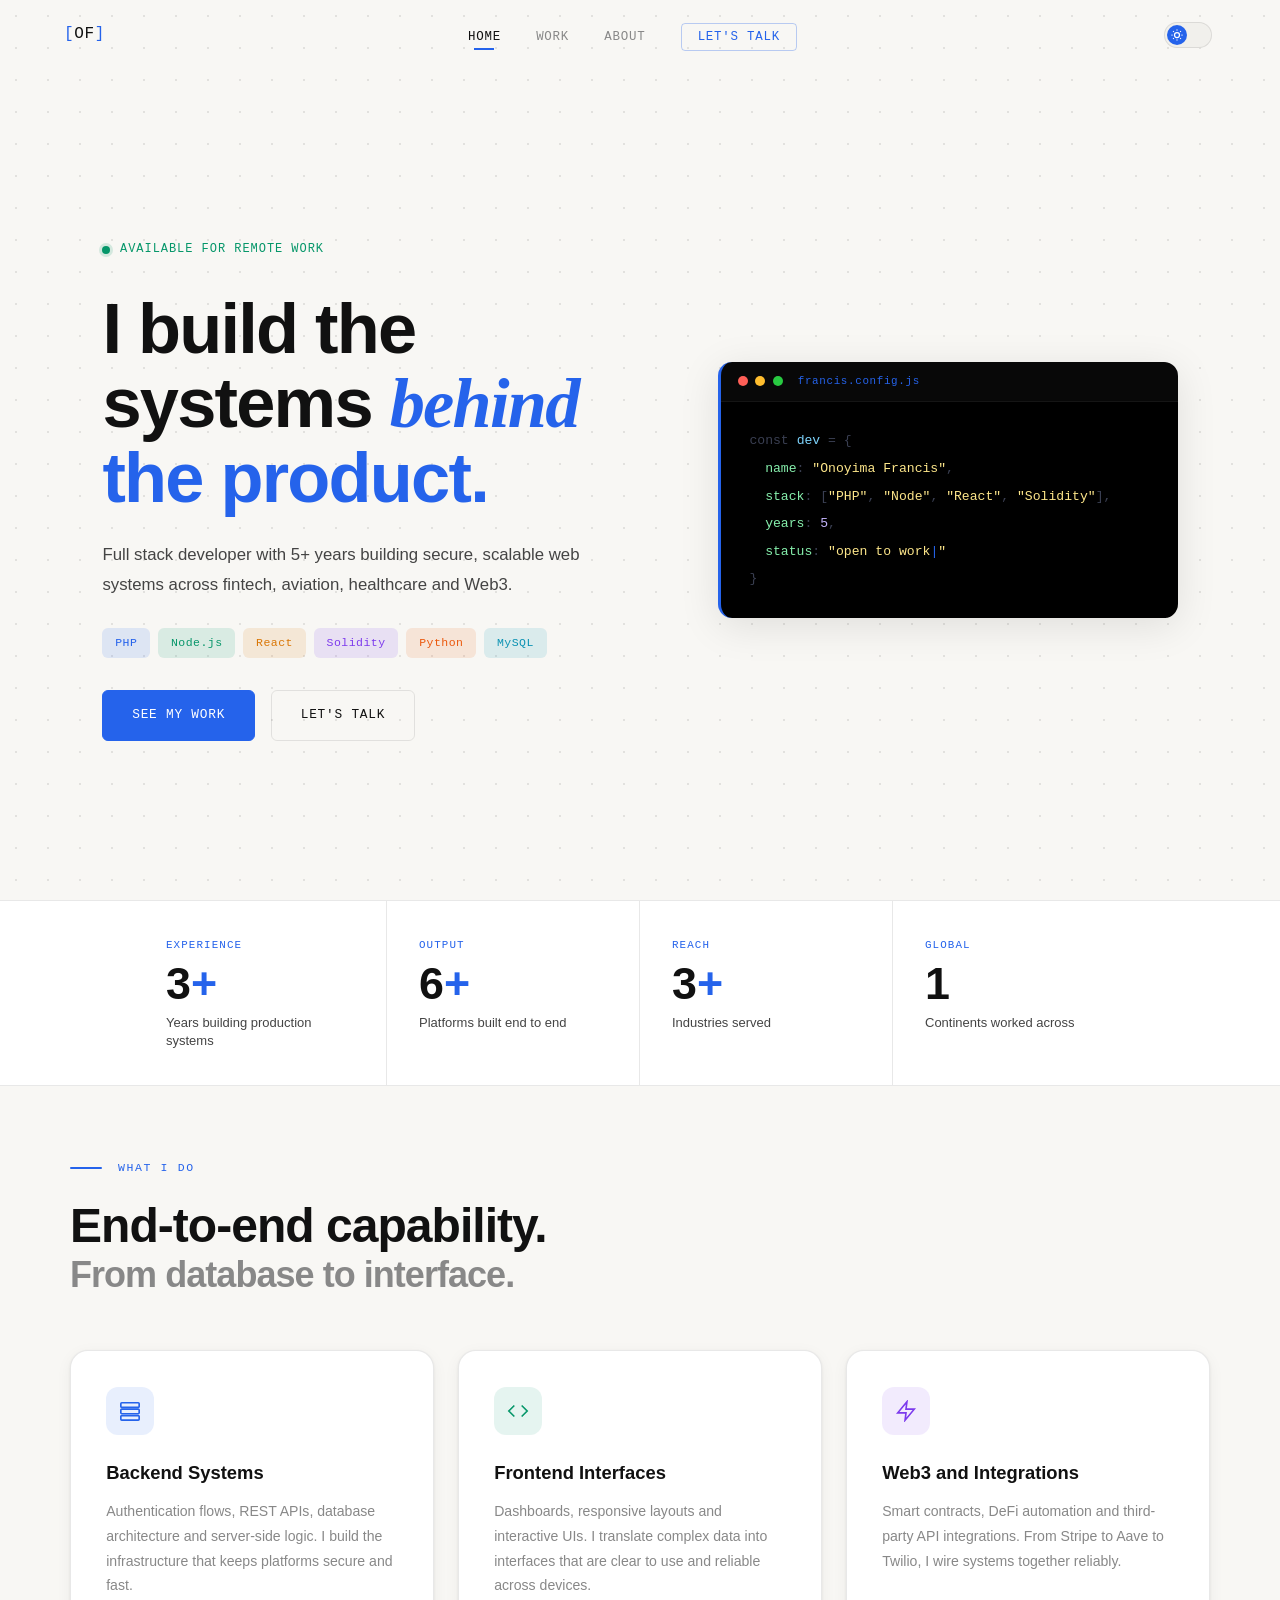
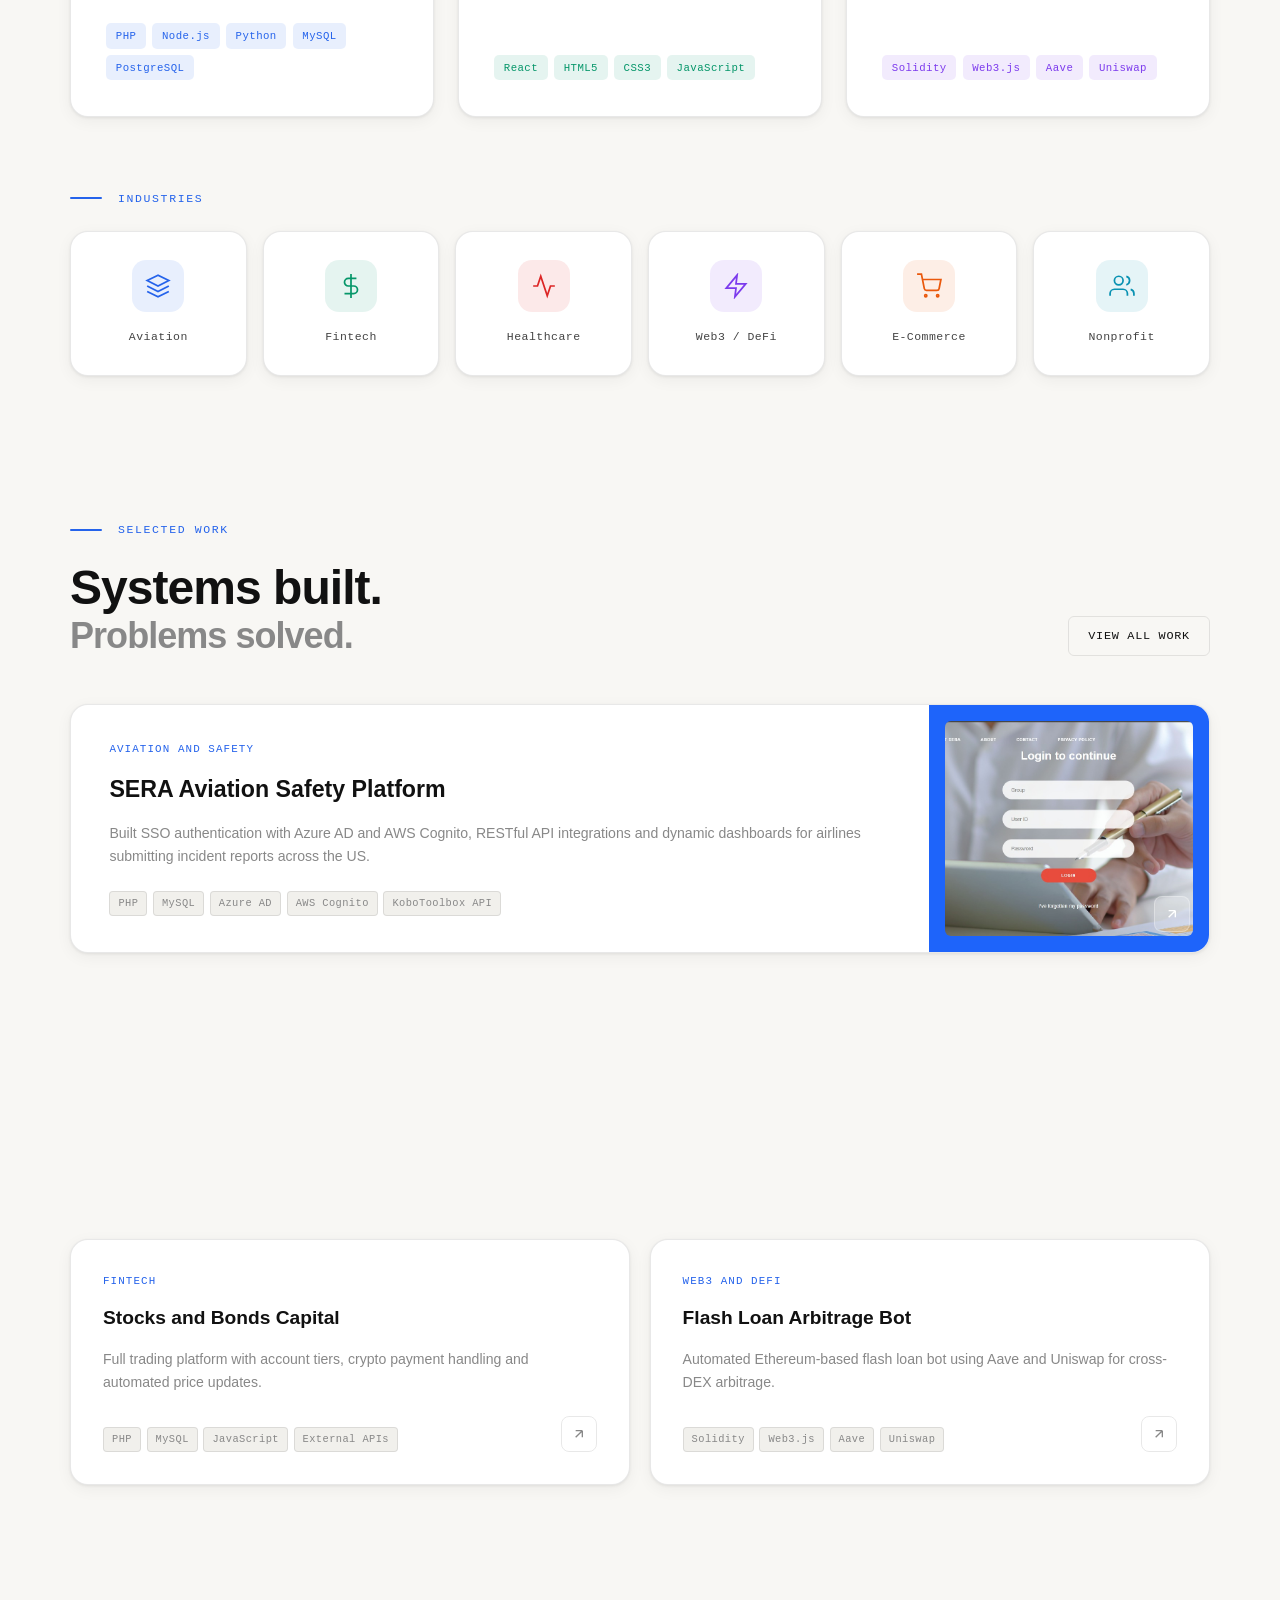
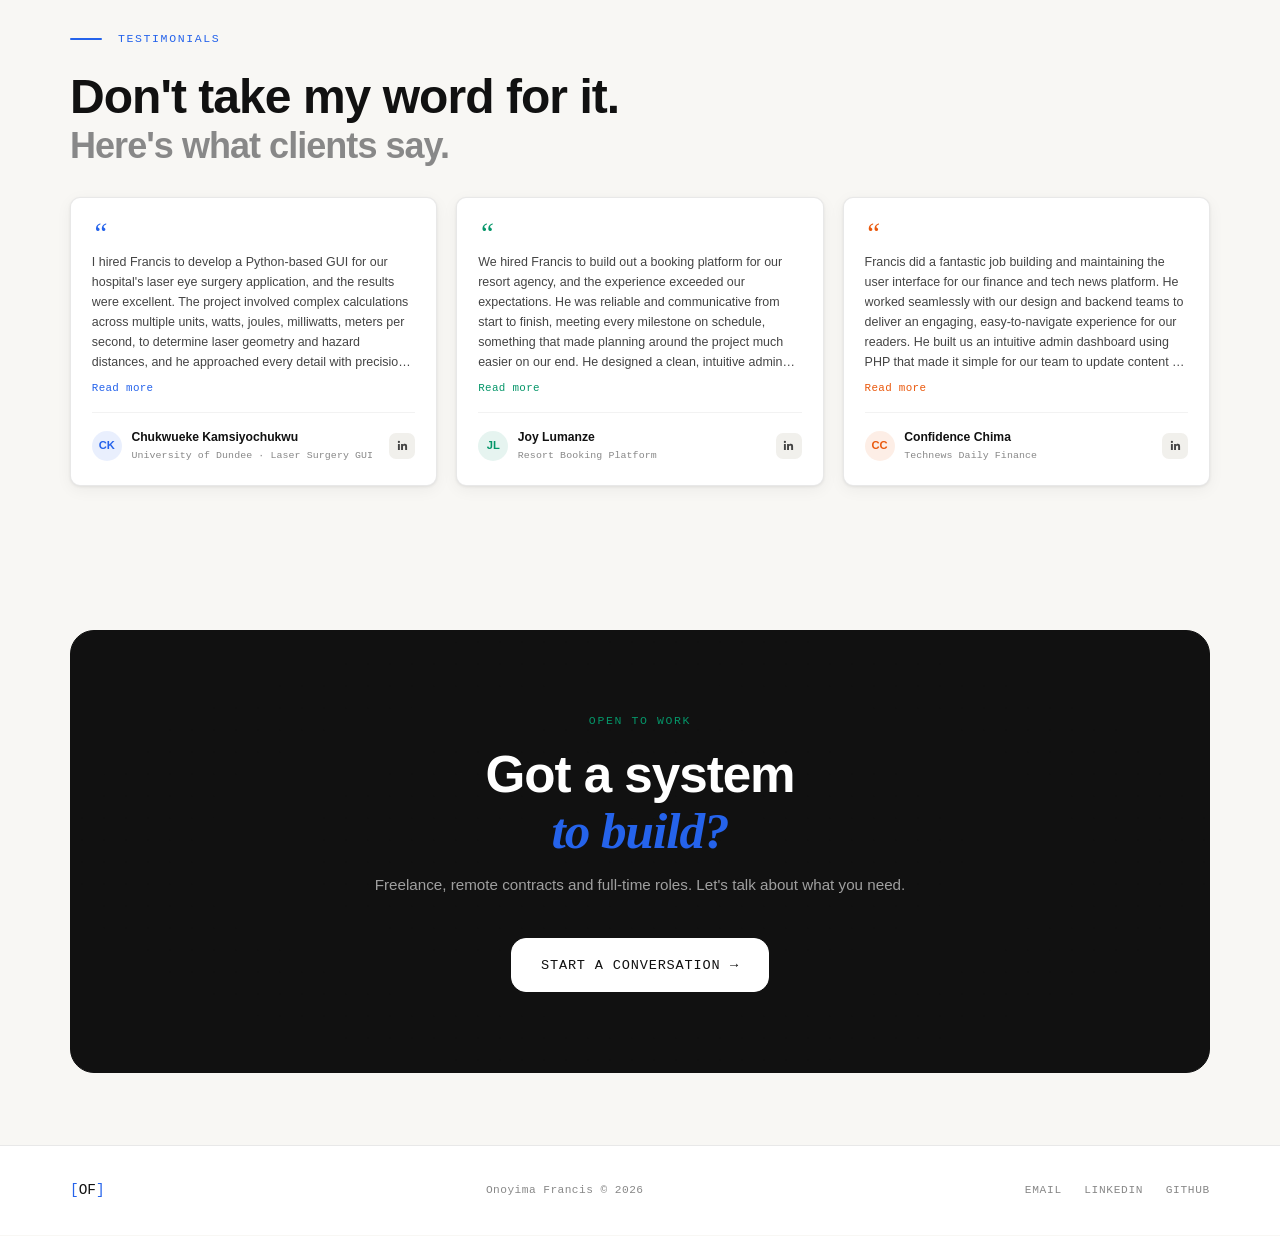
==== commit fd0ed408: "open rempte open source added" ====
--- a/index.html
+++ b/index.html
@@ -13,7 +13,7 @@
 <meta property="og:url" content="https://github.io">
 <meta property="og:title" content="Onoyima Francis | Software Engineer & Full-Stack Developer">
 <meta property="og:description" content="Official developer profile of Onoyima Francis. Building robust backend pipelines, cryptographic vault applications, and high-performance frontend interfaces.">
-<meta property="og:image" content="https://github.ioassets/home-preview.png">
+<meta property="og:image" content="https://francisemeka.github.io/personal_portfolio/assets/images/profile_img%20(1).jfif">
 
 <!-- Twitter Card -->
 <meta name="twitter:card" content="summary_large_image">
@@ -267,7 +267,7 @@
         </div>
 
         <div class="work-cards">
-          <a href="https://eu.sera.com.au/" class="work-card work-card--featured reveal">
+          <a href="work.html#aviation" class="work-card work-card--featured reveal">
             <div class="work-card__body">
               <div class="work-card__domain">Aviation and Safety</div>
               <h3 class="work-card__title">SERA Aviation Safety Platform</h3>
@@ -280,6 +280,45 @@
               <img src="assets/images/SERA.jpeg" alt="SERA Aviation Safety Platform" class="work-card__visual-img" />
               <span class="work-card__arrow">
                 <svg viewBox="0 0 24 24" fill="none" stroke="currentColor" stroke-width="2"><path d="M7 17L17 7M17 7H7M17 7v10"/></svg>
+              </span>
+            </div>
+          </a>
+
+          <!-- OpenRemote -->
+          <a href="work.html#openremote" class="work-card work-card--featured reveal">
+            <div class="work-card__body">
+              <div class="work-card__domain">Open Source · IoT Platform</div>
+
+              <h3 class="work-card__title">
+                OpenRemote — Deployment Packaging Fix
+              </h3>
+
+              <p class="work-card__desc">
+                Traced a deployment issue where the demo setup extension worked locally
+                but was missing from test deployment images. Updated the Gradle packaging
+                configuration and verified the extension inside the resulting Docker image.
+              </p>
+
+              <ul class="work-card__tags">
+                <li>Java</li>
+                <li>Gradle</li>
+                <li>Docker</li>
+                <li>GitHub</li>
+                <li>Open Source</li>
+              </ul>
+            </div>
+
+            <div class="work-card__visual--featured">
+              <img
+                src="assets/images/openremote.png"
+                alt="OpenRemote deployment packaging contribution"
+                class="work-card__visual-img"
+              />
+
+              <span class="work-card__arrow">
+                <svg viewBox="0 0 24 24" fill="none" stroke="currentColor" stroke-width="2">
+                  <path d="M7 17L17 7M17 7H7M17 7v10"/>
+                </svg>
               </span>
             </div>
           </a>
@@ -311,6 +350,7 @@
               </span>
             </div>
           </a>
+
         </div>
       </div>
     </section>
--- a/assets/css/style.css
+++ b/assets/css/style.css
@@ -958,14 +958,14 @@
   flex: 1;
 }
 .work-card__visual--featured {
-  width: 200px;
+  width: 280px;
   flex-shrink: 0;
-  background: var(--accent);
+  background: #1e64fa;
   display: flex;
   flex-direction: column;
   align-items: center;
   justify-content: space-between;
-  padding: 2rem 1.5rem;
+  padding: 1rem 1rem;
 }
 .work-card__visual--featured svg {
   color: #fff;
@@ -1046,6 +1046,16 @@
 .work-card__arrow svg {
   width: 16px;
   height: 16px;
+}
+
+/* openremote added to home page */
+.work-card__visual-img {
+  width: 100%;
+  height: 100%;
+  object-fit: cover;
+  object-position: top center;
+  border-radius: 6px;
+  display: block;
 }
 
 /* =============================================
